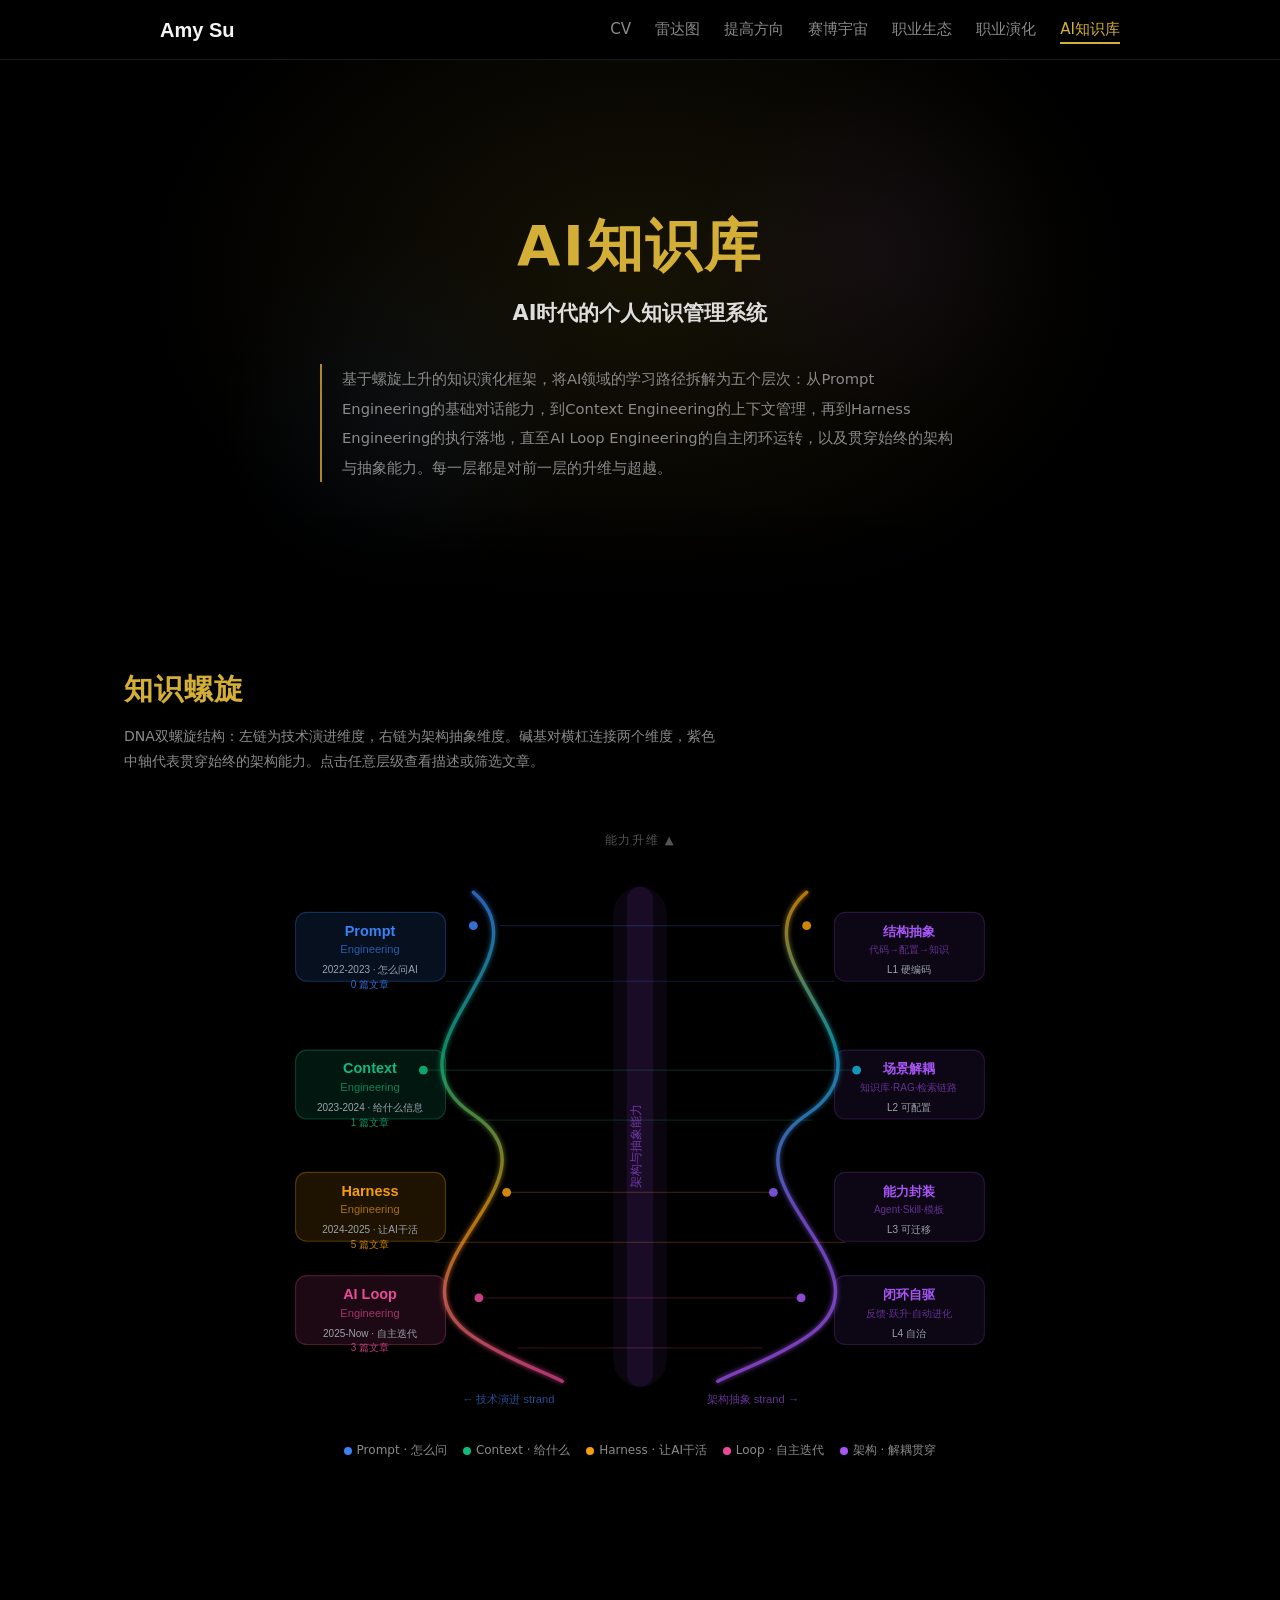
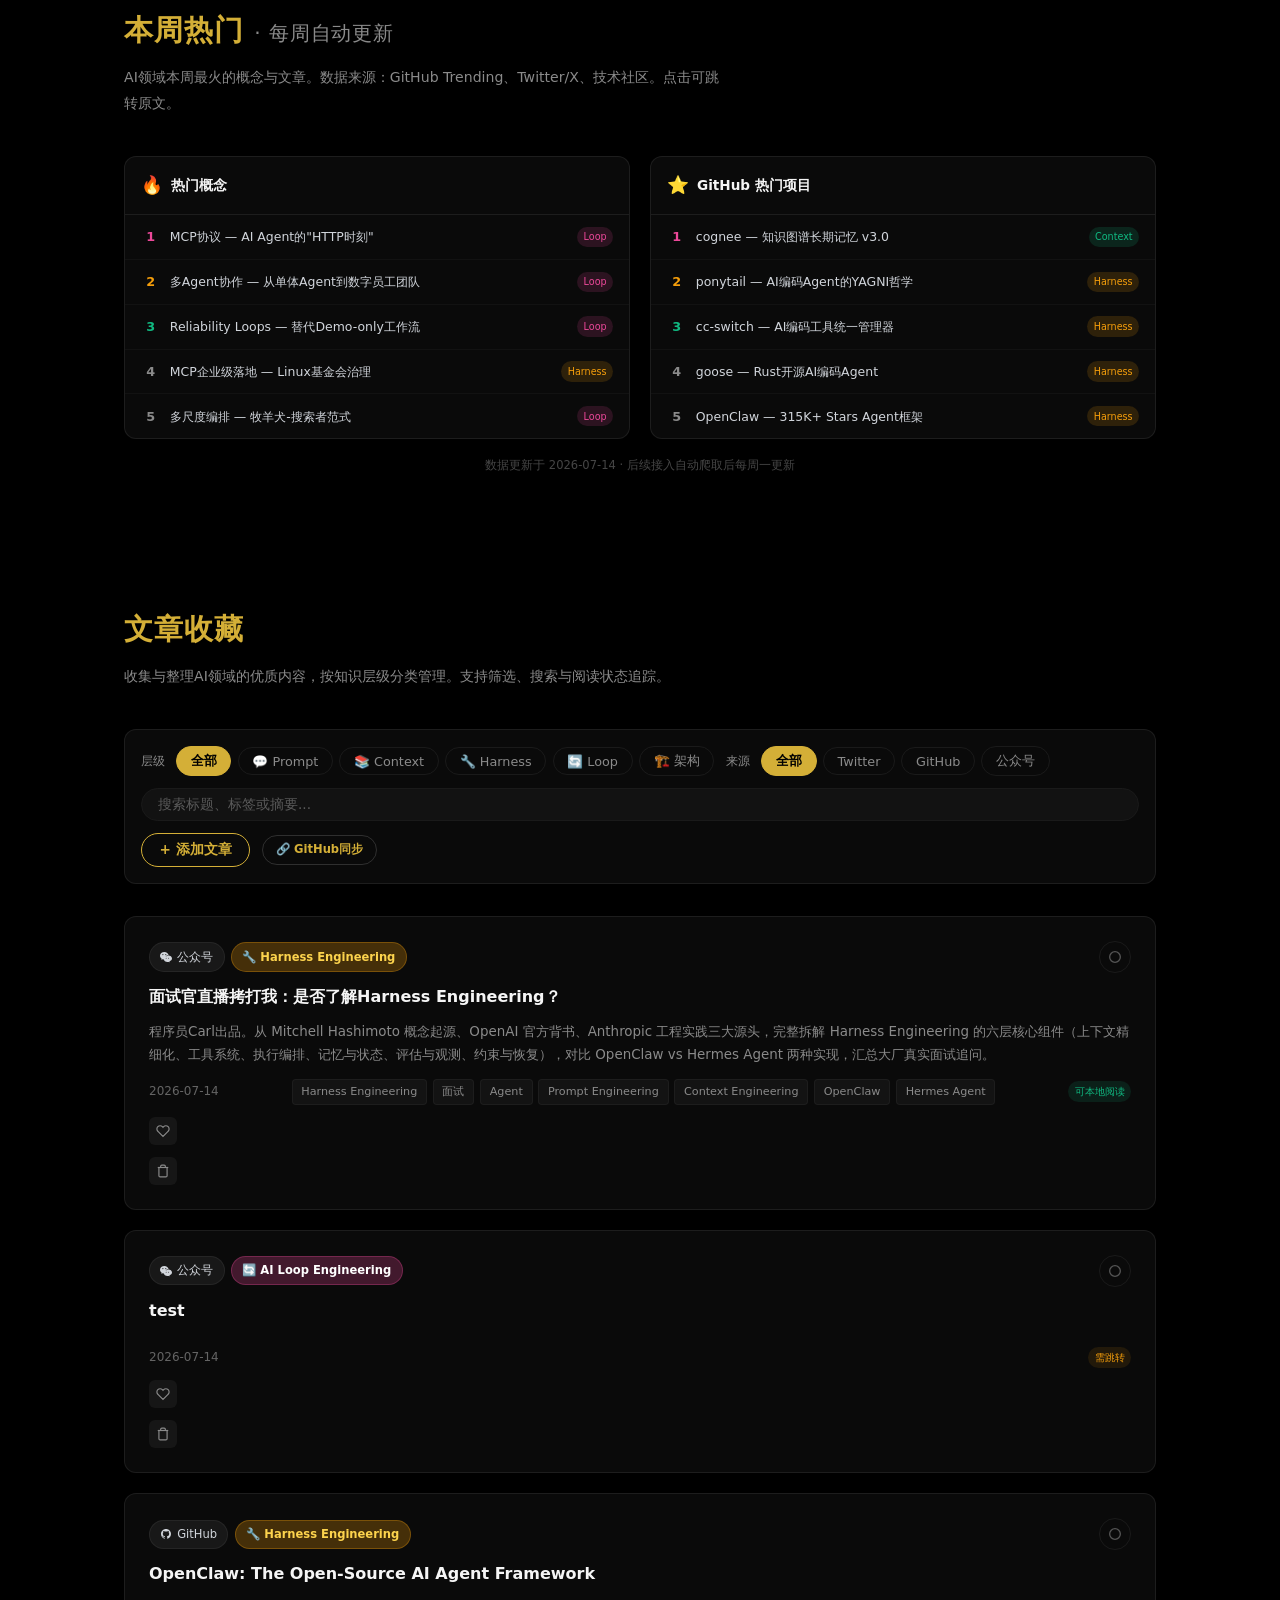
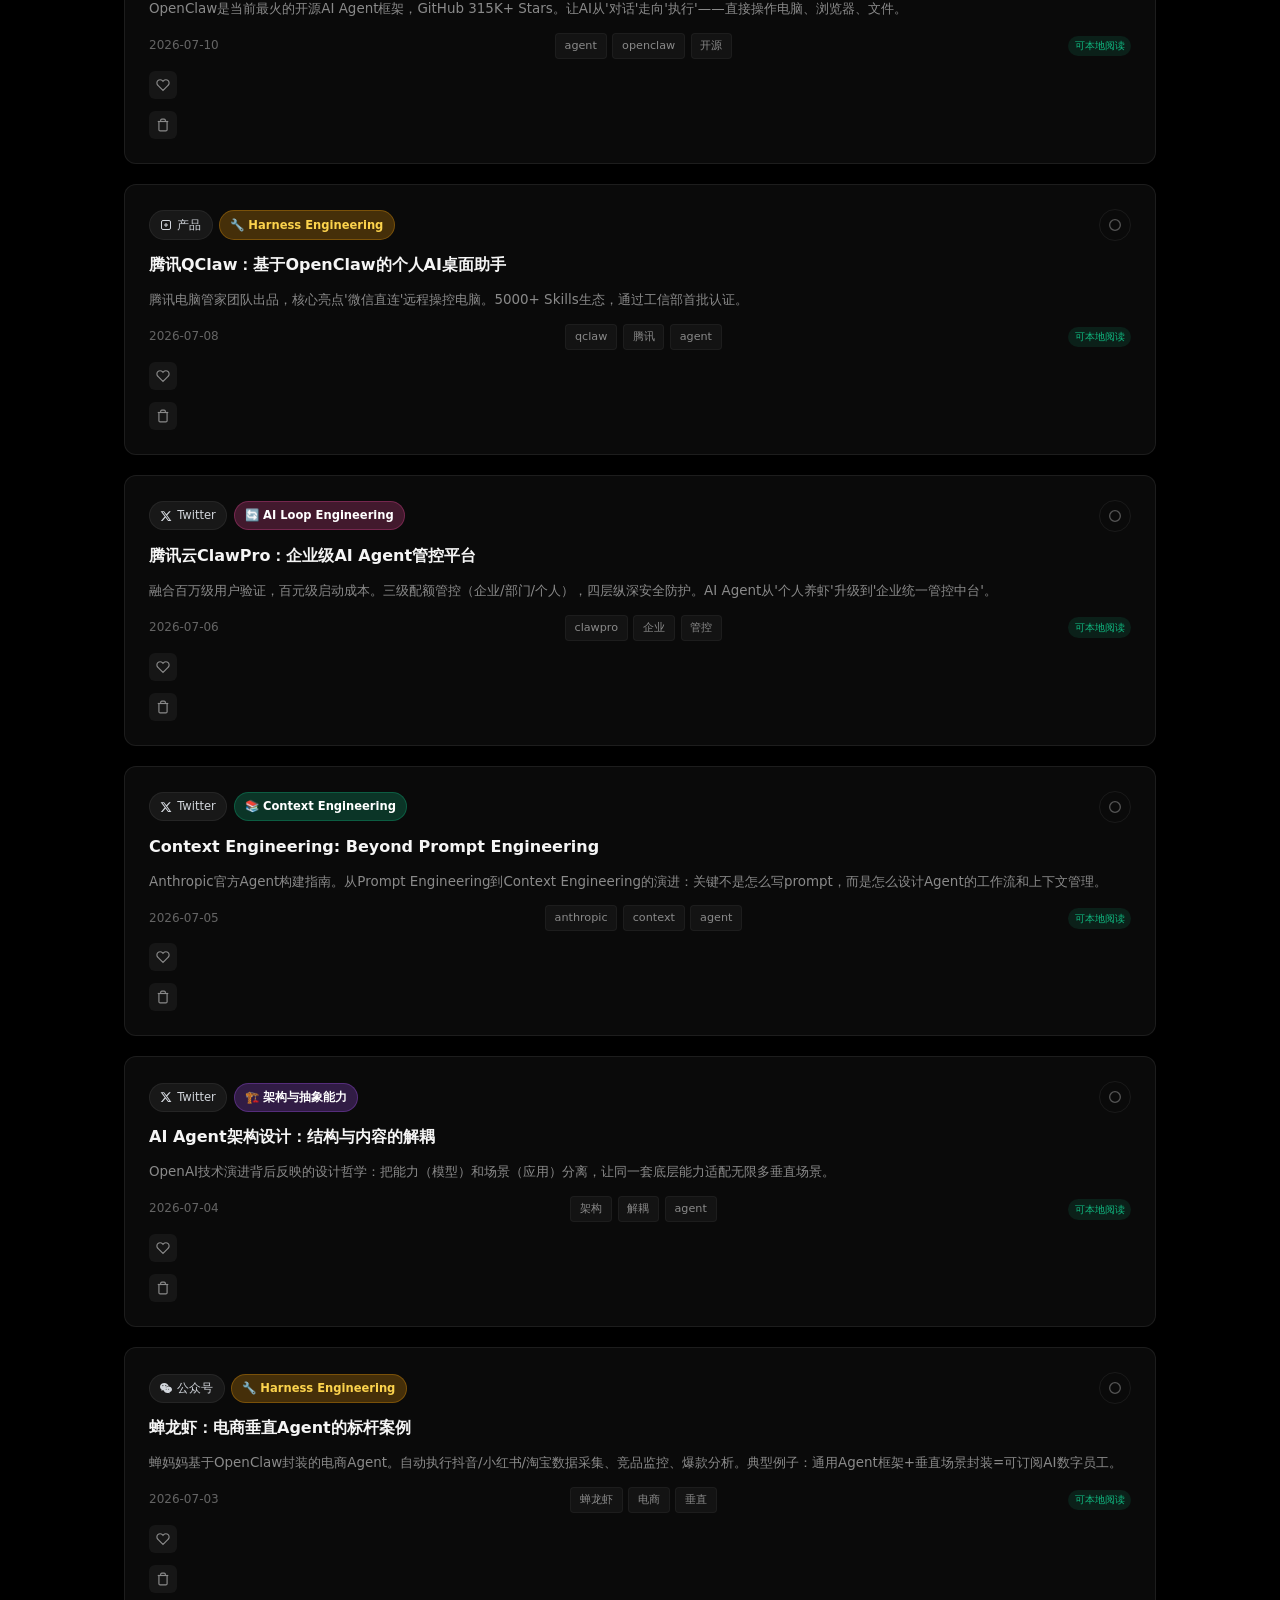
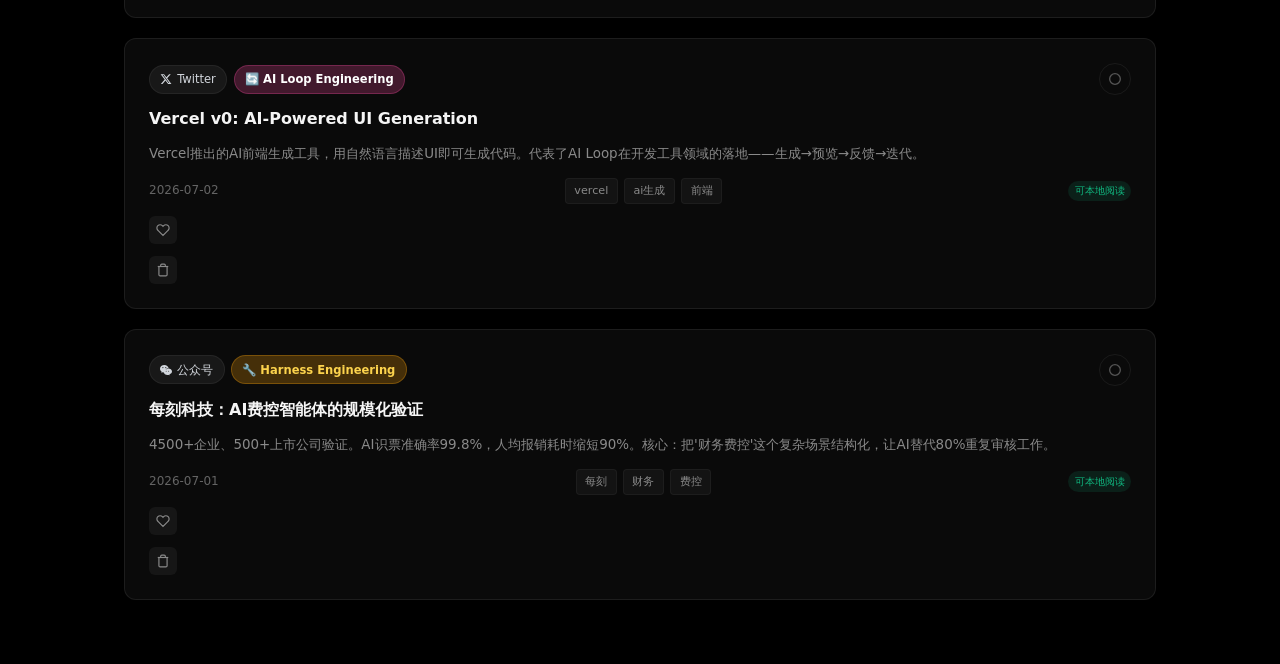
==== ai-knowledge.html @ 3c4b2d70 "feat: add Carl's Harness article + like/delete buttons on cards" ====
<!DOCTYPE html>
<html lang="zh-CN">
<head>
  <meta charset="UTF-8">
  <meta name="viewport" content="width=device-width, initial-scale=1.0">
  <title>AI知识库 - Amy Su</title>
  <link rel="stylesheet" href="./_shared/css/common.css">
  <style>
    /* ============================================================
       ai-knowledge.css — AI知识库页面
       ============================================================ */
    :root {
      --gold: #D4AF37;
      --gold-light: #E8CC6E;
      --gold-dim: #A8882B;
      --bg: #000000;
      --bg2: #0D0D0D;
      --bg3: #141414;
      --bg4: #1A1A1A;
      --ink: #F5F5F5;
      --body: #D1D5DB;
      --muted: #8A8A8A;
      --rule: #1A1A1A;
      --blue: #3B82F6;
      --green: #10B981;
      --amber: #F59E0B;
      --pink: #EC4899;
      --purple: #A855F7;
      --glass: rgba(255,255,255,0.04);
      --glass-border: rgba(255,255,255,0.08);
      --glass-hover: rgba(255,255,255,0.07);
      --font-body: system-ui, -apple-system, 'PingFang SC', 'Microsoft YaHei', sans-serif;
    }

    body {
      font-family: var(--font-body);
      color: var(--body);
      background: var(--bg);
      line-height: 1.8;
      font-size: 15px;
      -webkit-font-smoothing: antialiased;
    }

    /* ---- Hero Section ---- */
    .ak-hero {
      position: relative;
      min-height: 60vh;
      display: flex;
      flex-direction: column;
      align-items: center;
      justify-content: center;
      text-align: center;
      padding: 6rem 1.5rem 4rem;
      overflow: hidden;
      background:
        radial-gradient(ellipse 700px 500px at 50% 40%, rgba(212,175,55,0.1) 0%, transparent 70%),
        radial-gradient(ellipse 300px 300px at 25% 65%, rgba(59,130,246,0.06) 0%, transparent 60%),
        radial-gradient(ellipse 300px 300px at 75% 35%, rgba(168,85,247,0.06) 0%, transparent 60%),
        var(--bg);
    }

    .ak-hero::after {
      content: '';
      position: absolute;
      bottom: 0;
      left: 0;
      right: 0;
      height: 100px;
      background: linear-gradient(to bottom, transparent, var(--bg));
      pointer-events: none;
    }

    .ak-hero h1 {
      font-size: clamp(2.2rem, 5vw, 3.5rem);
      font-weight: 800;
      color: var(--gold);
      letter-spacing: 0.05em;
      margin-bottom: 0.75rem;
      line-height: 1.3;
      position: relative;
    }

    .ak-hero .ak-subtitle {
      font-size: clamp(1rem, 2.5vw, 1.3rem);
      color: var(--ink);
      font-weight: 600;
      margin-bottom: 2rem;
      opacity: 0.9;
    }

    .ak-hero .ak-desc {
      max-width: 640px;
      font-size: 0.92rem;
      color: var(--muted);
      line-height: 2;
      border-left: 2px solid var(--gold-dim);
      padding-left: 1.25rem;
      text-align: left;
    }

    /* ---- Section Common ---- */
    .ak-section {
      max-width: 1080px;
      margin: 0 auto;
      padding: 4rem 1.5rem;
    }

    .ak-section-title {
      font-size: clamp(1.3rem, 3vw, 1.8rem);
      font-weight: 800;
      color: var(--gold);
      margin-bottom: 0.5rem;
      letter-spacing: 0.03em;
    }

    .ak-section-desc {
      font-size: 0.88rem;
      color: var(--muted);
      margin-bottom: 2.5rem;
      max-width: 600px;
    }

    /* ============================================================
       DNA Double Helix
       ============================================================ */
    .helix-container {
      position: relative;
      max-width: 800px;
      margin: 0 auto;
      padding: 1rem 0;
    }

    .helix-svg {
      width: 100%;
      height: auto;
    }

    .helix-node {
      cursor: pointer;
      transition: opacity 0.3s, filter 0.3s;
    }

    .helix-node:hover {
      filter: brightness(1.3);
    }

    .helix-node:hover text {
      fill: #fff !important;
    }

    .helix-legend {
      display: flex;
      flex-wrap: wrap;
      justify-content: center;
      gap: 1rem;
      margin-top: 1rem;
      font-size: 0.75rem;
      color: var(--muted);
    }

    .helix-legend span {
      display: flex;
      align-items: center;
      gap: 0.3rem;
    }

    .helix-legend i {
      width: 8px;
      height: 8px;
      border-radius: 50%;
      display: inline-block;
    }

    .helix-direction {
      text-align: center;
      font-size: 0.72rem;
      color: var(--muted);
      letter-spacing: 0.15em;
      margin-bottom: 0.5rem;
      opacity: 0.6;
    }

    @keyframes helix-pulse {
      0%, 100% { opacity: 0.2; }
      50% { opacity: 0.5; }
    }

    .helix-rung {
      animation: helix-pulse 4s ease-in-out infinite;
    }

    /* Helix detail panel (replaces step-desc) */
    .helix-detail {
      max-width: 800px;
      margin: 1rem auto 0;
      padding: 1rem 1.25rem;
      border-radius: 10px;
      background: var(--glass);
      border: 1px solid var(--glass-border);
      backdrop-filter: blur(10px);
      font-size: 0.85rem;
      color: var(--body);
      line-height: 1.7;
      display: none;
    }

    .helix-detail.visible {
      display: block;
    }

    .helix-detail-title {
      font-weight: 700;
      margin-bottom: 0.3rem;
    }

    .helix-detail-close {
      float: right;
      background: none;
      border: none;
      color: var(--muted);
      cursor: pointer;
      font-size: 1.1rem;
    }

    .helix-detail-close:hover { color: var(--ink); }

    /* ============================================================
       Trending TOP10
       ============================================================ */
    .trending-grid {
      display: grid;
      grid-template-columns: 1fr 1fr;
      gap: 1.25rem;
    }

    .trending-card {
      border-radius: 12px;
      border: 1px solid var(--glass-border);
      background: var(--glass);
      backdrop-filter: blur(10px);
      -webkit-backdrop-filter: blur(10px);
      overflow: hidden;
    }

    .trending-card-header {
      display: flex;
      align-items: center;
      gap: 0.5rem;
      padding: 0.8rem 1rem;
      font-weight: 700;
      font-size: 0.85rem;
      color: var(--ink);
      border-bottom: 1px solid var(--glass-border);
    }

    .trending-card-icon {
      font-size: 1.1rem;
    }

    .trending-list {
      display: flex;
      flex-direction: column;
    }

    .trending-item {
      display: flex;
      align-items: center;
      gap: 0.6rem;
      padding: 0.65rem 1rem;
      text-decoration: none;
      color: var(--body);
      transition: background 0.2s;
      border-bottom: 1px solid rgba(255,255,255,0.03);
    }

    .trending-item:last-child {
      border-bottom: none;
    }

    .trending-item:hover {
      background: rgba(255,255,255,0.04);
    }

    .trending-rank {
      font-weight: 800;
      font-size: 0.8rem;
      color: var(--muted);
      min-width: 1.2rem;
      text-align: center;
    }

    .trending-item:nth-child(1) .trending-rank { color: #EC4899; }
    .trending-item:nth-child(2) .trending-rank { color: #F59E0B; }
    .trending-item:nth-child(3) .trending-rank { color: #10B981; }

    .trending-text {
      flex: 1;
      font-size: 0.78rem;
      line-height: 1.4;
    }

    .trending-badge {
      font-size: 0.6rem;
      padding: 0.1rem 0.4rem;
      border-radius: 999px;
      white-space: nowrap;
      flex-shrink: 0;
    }

    @media (max-width: 768px) {
      .trending-grid {
        grid-template-columns: 1fr;
      }
    }

    @media (max-width: 768px) {
      .helix-container { padding: 0.5rem 0; }
    }

    /* ============================================================
       Article Collection
       ============================================================ */
    /* Filter Bar */
    .filter-bar {
      display: flex;
      flex-wrap: wrap;
      align-items: center;
      gap: 0.75rem;
      margin-bottom: 2rem;
      padding: 1.25rem 1.5rem;
      border-radius: 12px;
      background: var(--glass);
      border: 1px solid var(--glass-border);
      backdrop-filter: blur(10px);
      -webkit-backdrop-filter: blur(10px);
    }

    .filter-group {
      display: flex;
      align-items: center;
      gap: 0.4rem;
    }

    .filter-group-label {
      font-size: 0.78rem;
      color: var(--muted);
      margin-right: 0.3rem;
      white-space: nowrap;
    }

    .filter-btn {
      padding: 0.35rem 0.85rem;
      border-radius: 999px;
      border: 1px solid var(--rule);
      background: transparent;
      color: var(--muted);
      font-size: 0.8rem;
      cursor: pointer;
      transition: all 0.2s ease;
      font-family: inherit;
      white-space: nowrap;
    }

    .filter-btn:hover {
      border-color: var(--gold-dim);
      color: var(--body);
    }

    .filter-btn.active {
      background: var(--gold);
      border-color: var(--gold);
      color: #000;
      font-weight: 600;
    }

    .filter-search {
      flex: 1;
      min-width: 180px;
      padding: 0.45rem 1rem;
      border-radius: 999px;
      border: 1px solid var(--rule);
      background: rgba(255,255,255,0.03);
      color: var(--ink);
      font-size: 0.85rem;
      font-family: inherit;
      outline: none;
      transition: border-color 0.2s ease;
    }

    .filter-search::placeholder {
      color: var(--muted);
      opacity: 0.6;
    }

    .filter-search:focus {
      border-color: var(--gold-dim);
    }

    .btn-add {
      padding: 0.45rem 1.1rem;
      border-radius: 999px;
      border: 1px solid var(--gold);
      background: transparent;
      color: var(--gold);
      font-size: 0.85rem;
      font-weight: 600;
      cursor: pointer;
      transition: all 0.2s ease;
      font-family: inherit;
      white-space: nowrap;
    }

    .btn-add:hover {
      background: var(--gold);
      color: #000;
    }

    /* Article Grid */
    .articles-grid {
      display: grid;
      grid-template-columns: repeat(auto-fill, minmax(340px, 1fr));
      gap: 1.25rem;
    }

    /* Article Card */
    .article-card {
      position: relative;
      padding: 1.5rem;
      border-radius: 12px;
      background: var(--glass);
      border: 1px solid var(--glass-border);
      backdrop-filter: blur(8px);
      -webkit-backdrop-filter: blur(8px);
      cursor: pointer;
      transition: transform 0.25s ease, box-shadow 0.25s ease, border-color 0.25s ease, background 0.25s ease;
      display: flex;
      flex-direction: column;
      gap: 0.75rem;
      opacity: 0;
      transform: translateY(12px);
      animation: cardFadeIn 0.4s ease forwards;
    }

    .article-card:hover {
      transform: translateY(-4px);
      box-shadow: 0 12px 40px rgba(0,0,0,0.4);
      border-color: rgba(255,255,255,0.12);
      background: var(--glass-hover);
    }

    .article-card.is-read {
      opacity: 0.55;
    }

    .article-card.is-read:hover {
      opacity: 0.85;
    }

    @keyframes cardFadeIn {
      to {
        opacity: 1;
        transform: translateY(0);
      }
    }

    .card-top {
      display: flex;
      align-items: center;
      justify-content: space-between;
      gap: 0.5rem;
    }

    .card-badges {
      display: flex;
      align-items: center;
      gap: 0.4rem;
      flex-wrap: wrap;
    }

    .badge {
      display: inline-flex;
      align-items: center;
      gap: 0.3rem;
      padding: 0.2rem 0.65rem;
      border-radius: 999px;
      font-size: 0.72rem;
      font-weight: 500;
      white-space: nowrap;
    }

    .badge-source {
      background: rgba(255,255,255,0.06);
      color: var(--body);
      border: 1px solid rgba(255,255,255,0.06);
    }

    .badge-source svg {
      width: 12px;
      height: 12px;
      flex-shrink: 0;
    }

    .badge-layer {
      color: #fff;
      font-weight: 600;
    }

    .badge-layer[data-layer="prompt"] { background: rgba(59,130,246,0.25); border: 1px solid rgba(59,130,246,0.3); }
    .badge-layer[data-layer="context"] { background: rgba(16,185,129,0.25); border: 1px solid rgba(16,185,129,0.3); }
    .badge-layer[data-layer="harness"] { background: rgba(245,158,11,0.25); border: 1px solid rgba(245,158,11,0.3); color: #FCD34D; }
    .badge-layer[data-layer="loop"] { background: rgba(236,72,153,0.25); border: 1px solid rgba(236,72,153,0.3); }
    .badge-layer[data-layer="architecture"] { background: rgba(168,85,247,0.25); border: 1px solid rgba(168,85,247,0.3); }

    .card-read-toggle {
      flex-shrink: 0;
      width: 32px;
      height: 32px;
      border-radius: 50%;
      border: 1px solid var(--rule);
      background: transparent;
      cursor: pointer;
      display: flex;
      align-items: center;
      justify-content: center;
      transition: all 0.2s ease;
      padding: 0;
    }

    .card-read-toggle:hover {
      border-color: var(--gold-dim);
    }

    .card-read-toggle.read {
      border-color: var(--green);
      background: rgba(16,185,129,0.15);
    }

    .card-read-toggle .icon-check,
    .card-read-toggle .icon-unread {
      display: none;
    }

    .card-read-toggle.read .icon-check {
      display: block;
    }

    .card-read-toggle:not(.read) .icon-unread {
      display: block;
    }

    .card-title {
      font-size: 1rem;
      font-weight: 700;
      color: var(--ink);
      line-height: 1.5;
      transition: color 0.2s ease;
    }

    .article-card:hover .card-title {
      color: var(--gold);
    }

    .card-summary {
      font-size: 0.84rem;
      color: var(--muted);
      line-height: 1.7;
      flex: 1;
    }

    .card-footer {
      display: flex;
      align-items: center;
      justify-content: space-between;
      gap: 0.5rem;
      flex-wrap: wrap;
    }

    .card-date {
      font-size: 0.75rem;
      color: var(--muted);
      opacity: 0.7;
    }

    .card-tags {
      display: flex;
      gap: 0.35rem;
      flex-wrap: wrap;
    }

    .card-tag {
      font-size: 0.7rem;
      padding: 0.12rem 0.55rem;
      border-radius: 4px;
      background: rgba(255,255,255,0.04);
      color: var(--muted);
      border: 1px solid rgba(255,255,255,0.04);
    }

    .articles-empty {
      text-align: center;
      padding: 4rem 1rem;
      color: var(--muted);
      font-size: 0.95rem;
      grid-column: 1 / -1;
    }

    .articles-empty .empty-icon {
      font-size: 2.5rem;
      margin-bottom: 1rem;
      opacity: 0.4;
    }

    /* ============================================================
       Modal
       ============================================================ */
    .modal-overlay {
      position: fixed;
      inset: 0;
      background: rgba(0,0,0,0.7);
      backdrop-filter: blur(4px);
      -webkit-backdrop-filter: blur(4px);
      z-index: 2000;
      display: none;
      align-items: center;
      justify-content: center;
      padding: 1rem;
      opacity: 0;
      transition: opacity 0.25s ease;
    }

    .modal-overlay.show {
      display: flex;
      opacity: 1;
    }

    .modal {
      background: var(--bg3);
      border: 1px solid var(--glass-border);
      border-radius: 16px;
      width: 100%;
      max-width: 520px;
      max-height: 90vh;
      overflow-y: auto;
      padding: 2rem;
      position: relative;
      transform: translateY(20px);
      transition: transform 0.25s ease;
    }

    .modal-overlay.show .modal {
      transform: translateY(0);
    }

    .modal-close {
      position: absolute;
      top: 1rem;
      right: 1rem;
      width: 32px;
      height: 32px;
      border: none;
      background: rgba(255,255,255,0.06);
      color: var(--muted);
      font-size: 1.2rem;
      border-radius: 50%;
      cursor: pointer;
      display: flex;
      align-items: center;
      justify-content: center;
      transition: all 0.2s ease;
      line-height: 1;
    }

    .modal-close:hover {
      background: rgba(255,255,255,0.12);
      color: var(--ink);
    }

    .modal h3 {
      font-size: 1.2rem;
      font-weight: 700;
      color: var(--gold);
      margin-bottom: 1.5rem;
    }

    .form-group {
      margin-bottom: 1.25rem;
    }

    .form-label {
      display: block;
      font-size: 0.82rem;
      color: var(--muted);
      margin-bottom: 0.4rem;
      font-weight: 500;
    }

    .form-input,
    .form-select,
    .form-textarea {
      width: 100%;
      padding: 0.6rem 1rem;
      border-radius: 8px;
      border: 1px solid var(--rule);
      background: rgba(255,255,255,0.03);
      color: var(--ink);
      font-size: 0.9rem;
      font-family: inherit;
      outline: none;
      transition: border-color 0.2s ease;
    }

    .form-input:focus,
    .form-select:focus,
    .form-textarea:focus {
      border-color: var(--gold-dim);
    }

    .form-select {
      appearance: none;
      -webkit-appearance: none;
      background-image: url("data:image/svg+xml,%3Csvg xmlns='http://www.w3.org/2000/svg' width='12' height='12' viewBox='0 0 24 24' fill='none' stroke='%238A8A8A' stroke-width='2'%3E%3Cpath d='M6 9l6 6 6-6'/%3E%3C/svg%3E");
      background-repeat: no-repeat;
      background-position: right 0.75rem center;
      padding-right: 2.5rem;
      cursor: pointer;
    }

    .form-select option {
      background: var(--bg3);
      color: var(--ink);
    }

    .form-textarea {
      resize: vertical;
      min-height: 80px;
      line-height: 1.6;
    }

    .form-input::placeholder,
    .form-textarea::placeholder {
      color: var(--muted);
      opacity: 0.5;
    }

    .form-submit {
      width: 100%;
      padding: 0.7rem;
      border-radius: 8px;
      border: none;
      background: var(--gold);
      color: #000;
      font-size: 0.95rem;
      font-weight: 700;
      cursor: pointer;
      font-family: inherit;
      transition: opacity 0.2s ease;
      margin-top: 0.5rem;
    }

    .form-submit:hover {
      opacity: 0.9;
    }

    /* ============================================================
       Toast
       ============================================================ */
    .toast-container {
      position: fixed;
      top: 80px;
      right: 1.5rem;
      z-index: 3000;
      display: flex;
      flex-direction: column;
      gap: 0.5rem;
      pointer-events: none;
    }

    .toast {
      padding: 0.7rem 1.25rem;
      border-radius: 10px;
      background: var(--bg3);
      border: 1px solid var(--glass-border);
      color: var(--ink);
      font-size: 0.85rem;
      box-shadow: 0 8px 30px rgba(0,0,0,0.5);
      backdrop-filter: blur(12px);
      -webkit-backdrop-filter: blur(12px);
      pointer-events: auto;
      opacity: 0;
      transform: translateX(30px);
      animation: toastIn 0.3s ease forwards;
      max-width: 320px;
    }

    .toast.toast-out {
      animation: toastOut 0.3s ease forwards;
    }

    @keyframes toastIn {
      to {
        opacity: 1;
        transform: translateX(0);
      }
    }

    @keyframes toastOut {
      to {
        opacity: 0;
        transform: translateX(30px);
      }
    }

    /* ============================================================
       Responsive
       ============================================================ */
    @media (max-width: 768px) {
      .ak-hero {
        min-height: 50vh;
        padding: 5rem 1.25rem 3rem;
      }

      .ak-hero .ak-desc {
        border-left: none;
        padding-left: 0;
        text-align: center;
      }

      .helix-container {
        padding: 0.5rem 0;
      }
    }

      .articles-grid {
        grid-template-columns: 1fr;
      }

      .filter-bar {
        padding: 1rem;
      }

      .filter-search {
        min-width: 100%;
      }
    }

    @media (max-width: 480px) {
      .card-badges {
        flex-direction: column;
        align-items: flex-start;
      }

      .modal {
        padding: 1.5rem;
      }
    }

    /* ============================================================
       Dual-Screen Reading Mode
       ============================================================ */
    .reader-overlay {
      position: fixed;
      inset: 0;
      z-index: 2500;
      background: rgba(0, 0, 0, 0.75);
      backdrop-filter: blur(12px);
      -webkit-backdrop-filter: blur(12px);
      display: none;
      flex-direction: column;
      color: var(--body);
      font-family: var(--font-body);
    }
    .reader-overlay.visible {
      display: flex;
    }

    /* Top bar */
    .reader-topbar {
      display: flex;
      align-items: center;
      justify-content: space-between;
      padding: 0.65rem 1.25rem;
      background: rgba(10, 10, 15, 0.92);
      border-bottom: 1px solid var(--glass-border);
      flex-shrink: 0;
      gap: 1rem;
    }
    .reader-article-title {
      font-size: 0.95rem;
      font-weight: 700;
      color: var(--ink);
      white-space: nowrap;
      overflow: hidden;
      text-overflow: ellipsis;
      flex: 1;
    }
    .reader-topbar-actions {
      display: flex;
      align-items: center;
      gap: 0.4rem;
      flex-shrink: 0;
    }
    .reader-action-btn {
      padding: 0.3rem 0.75rem;
      border-radius: 6px;
      border: 1px solid var(--rule);
      background: transparent;
      color: var(--muted);
      font-size: 0.78rem;
      font-family: inherit;
      cursor: pointer;
      transition: all 0.2s ease;
      white-space: nowrap;
    }
    .reader-action-btn:hover {
      border-color: var(--gold-dim);
      color: var(--ink);
      background: rgba(255, 255, 255, 0.04);
    }
    .reader-action-btn.active-read {
      border-color: var(--green);
      color: var(--green);
      background: rgba(16, 185, 129, 0.1);
    }
    .reader-close-btn {
      width: 30px;
      height: 30px;
      border-radius: 6px;
      border: 1px solid var(--rule);
      background: transparent;
      color: var(--muted);
      font-size: 1.15rem;
      line-height: 1;
      cursor: pointer;
      display: flex;
      align-items: center;
      justify-content: center;
      transition: all 0.2s ease;
      flex-shrink: 0;
    }
    .reader-close-btn:hover {
      background: rgba(236, 72, 153, 0.15);
      border-color: rgba(236, 72, 153, 0.4);
      color: #EC4899;
    }

    /* Two panels container */
    .reader-panels {
      display: flex;
      flex: 1;
      overflow: hidden;
    }

    /* Panel shared */
    .reader-panel {
      flex: 1;
      display: flex;
      flex-direction: column;
      overflow: hidden;
      min-width: 0;
    }
    .reader-panel-left {
      border-right: 1px solid var(--glass-border);
    }

    /* Panel header */
    .reader-panel-header {
      display: flex;
      align-items: center;
      justify-content: space-between;
      padding: 0.45rem 1rem;
      font-size: 0.78rem;
      font-weight: 600;
      color: var(--muted);
      background: rgba(10, 10, 15, 0.6);
      border-bottom: 1px solid var(--glass-border);
      flex-shrink: 0;
      gap: 0.5rem;
    }

    /* Left panel: article content */
    .reader-panel-content {
      flex: 1;
      overflow-y: auto;
      padding: 1.25rem;
      line-height: 1.9;
      font-size: 0.92rem;
    }
    .reader-panel-content::-webkit-scrollbar {
      width: 6px;
    }
    .reader-panel-content::-webkit-scrollbar-track {
      background: transparent;
    }
    .reader-panel-content::-webkit-scrollbar-thumb {
      background: rgba(255, 255, 255, 0.1);
      border-radius: 3px;
    }
    .reader-panel-content iframe {
      width: 100%;
      height: 100%;
      border: none;
      border-radius: 6px;
    }
    .reader-placeholder {
      display: flex;
      align-items: center;
      justify-content: center;
      height: 100%;
      color: var(--muted);
      font-size: 0.88rem;
      opacity: 0.6;
    }

    .reader-article-meta {
      display: flex;
      align-items: center;
      gap: 0.8rem;
      flex-wrap: wrap;
      margin-bottom: 1.2rem;
      font-size: 0.75rem;
      color: var(--muted);
    }

    .reader-article-source {
      display: flex;
      align-items: center;
      gap: 0.3rem;
    }

    .reader-article-layer {
      font-weight: 600;
    }

    .reader-article-heading {
      font-size: 1.25rem;
      font-weight: 700;
      color: var(--ink);
      line-height: 1.4;
      margin-bottom: 1.2rem;
    }

    .reader-article-summary {
      background: var(--glass);
      border: 1px solid var(--glass-border);
      border-radius: 10px;
      padding: 1rem 1.2rem;
      margin-bottom: 1rem;
    }

    .reader-article-summary-label {
      font-size: 0.68rem;
      text-transform: uppercase;
      letter-spacing: 0.08em;
      color: var(--muted);
      margin-bottom: 0.5rem;
    }

    .reader-article-summary-text {
      font-size: 0.88rem;
      line-height: 1.75;
      color: var(--body);
    }

    .reader-article-tags {
      display: flex;
      flex-wrap: wrap;
      gap: 0.4rem;
      margin-bottom: 1.2rem;
    }

    .reader-tag {
      font-size: 0.68rem;
      padding: 0.2rem 0.6rem;
      border-radius: 999px;
      background: rgba(255,255,255,0.06);
      color: var(--muted);
      border: 1px solid rgba(255,255,255,0.08);
    }

    .reader-external-btn {
      display: inline-flex;
      align-items: center;
      gap: 0.4rem;
      padding: 0.55rem 1rem;
      border-radius: 8px;
      background: rgba(212,175,55,0.12);
      color: var(--gold);
      text-decoration: none;
      font-size: 0.8rem;
      font-weight: 600;
      transition: background 0.2s, transform 0.15s;
      border: 1px solid rgba(212,175,55,0.2);
      margin-bottom: 0.8rem;
    }

    .reader-external-btn:hover {
      background: rgba(212,175,55,0.2);
      transform: translateY(-1px);
    }

    .reader-external-btn svg {
      flex-shrink: 0;
    }

    .reader-article-url {
      font-size: 0.7rem;
      color: var(--muted);
      opacity: 0.5;
      word-break: break-all;
    }

    /* Embedded HTML content: preserve source formatting, dark-theme adapted */
    .reader-embedded-content {
      font-size: 0.88rem;
      line-height: 1.8;
      color: #D1D5DB;
      padding: 0.5rem 0;
      outline: none;
      word-break: break-word;
      overflow-wrap: break-word;
    }
    .reader-embedded-content:focus {
      background: rgba(255,255,255,0.015);
    }
    /* Reset all source colors to dark-theme safe */
    .reader-embedded-content,
    .reader-embedded-content * {
      color: inherit;
    }
    .reader-embedded-content h1, .reader-embedded-content h2, .reader-embedded-content h3,
    .reader-embedded-content h4, .reader-embedded-content h5, .reader-embedded-content h6 {
      color: #F5F5F5 !important;
      font-weight: 700;
      margin: 1.4rem 0 0.5rem;
      line-height: 1.4;
    }
    .reader-embedded-content h1 { font-size: 1.4rem; border-bottom: 1px solid rgba(255,255,255,0.1); padding-bottom: 0.3rem; }
    .reader-embedded-content h2 { font-size: 1.2rem; border-bottom: 1px solid rgba(255,255,255,0.06); padding-bottom: 0.25rem; }
    .reader-embedded-content h3 { font-size: 1.05rem; }
    .reader-embedded-content h4 { font-size: 0.95rem; }
    .reader-embedded-content p {
      margin: 0.6rem 0;
    }
    .reader-embedded-content a {
      color: var(--gold) !important;
      text-decoration: none;
      border-bottom: 1px solid rgba(212,175,55,0.25);
      transition: border-color 0.2s;
    }
    .reader-embedded-content a:hover {
      border-color: var(--gold);
    }
    .reader-embedded-content img {
      max-width: 100%;
      height: auto;
      border-radius: 8px;
      margin: 0.6rem 0;
      display: block;
    }
    .reader-embedded-content ul, .reader-embedded-content ol {
      margin: 0.5rem 0;
      padding-left: 1.5rem;
    }
    .reader-embedded-content li {
      margin: 0.25rem 0;
    }
    .reader-embedded-content ul > li { list-style: disc; }
    .reader-embedded-content ol > li { list-style: decimal; }
    .reader-embedded-content blockquote {
      border-left: 3px solid var(--gold-dim);
      padding: 0.4rem 0.8rem;
      margin: 0.6rem 0;
      background: rgba(255,255,255,0.03);
      border-radius: 0 6px 6px 0;
      color: var(--muted);
    }
    .reader-embedded-content pre, .reader-embedded-content code {
      font-family: 'JetBrains Mono', 'Fira Code', ui-monospace, 'SF Mono', Menlo, Consolas, monospace;
    }
    .reader-embedded-content pre {
      background: rgba(255,255,255,0.04);
      border: 1px solid rgba(255,255,255,0.06);
      border-radius: 8px;
      padding: 0.8rem 1rem;
      font-size: 0.8rem;
      overflow-x: auto;
      margin: 0.6rem 0;
      line-height: 1.6;
      color: #D1D5DB !important;
    }
    .reader-embedded-content code {
      background: rgba(255,255,255,0.06);
      padding: 0.1rem 0.35rem;
      border-radius: 4px;
      font-size: 0.82rem;
      color: var(--gold);
    }
    .reader-embedded-content pre code {
      background: transparent;
      padding: 0;
      border-radius: 0;
      color: inherit;
    }
    .reader-embedded-content table {
      width: 100%;
      border-collapse: collapse;
      margin: 0.6rem 0;
      font-size: 0.82rem;
    }
    .reader-embedded-content th, .reader-embedded-content td {
      border: 1px solid rgba(255,255,255,0.08);
      padding: 0.4rem 0.6rem;
      text-align: left;
    }
    .reader-embedded-content th {
      background: rgba(255,255,255,0.04);
      color: #F5F5F5 !important;
      font-weight: 600;
    }
    .reader-embedded-content hr {
      border: none;
      border-top: 1px solid rgba(255,255,255,0.06);
      margin: 1rem 0;
    }
    .reader-embedded-content strong, .reader-embedded-content b {
      color: #F5F5F5 !important;
      font-weight: 600;
    }
    .reader-embedded-content em, .reader-embedded-content i {
      font-style: italic;
    }
    /* Source site cleanup: hide nav, header, footer, sidebar noise if any leaked through */
    .reader-embedded-content nav, .reader-embedded-content footer,
    .reader-embedded-content [role="navigation"], .reader-embedded-content [role="banner"],
    .reader-embedded-content [role="contentinfo"], .reader-embedded-content [aria-label="menu"],
    .reader-embedded-content .sidebar, .reader-embedded-content .ad,
    .reader-embedded-content iframe, .reader-embedded-content script,
    .reader-embedded-content style, .reader-embedded-content noscript {
      display: none !important;
    }
    /* User highlights on embedded content */
    .reader-embedded-content mark.user-highlight {
      padding: 1px 3px;
      border-radius: 3px;
      cursor: default;
    }

    /* Local content: rendered markdown */
    .reader-local-content {
      font-size: 0.85rem;
      line-height: 1.75;
      color: var(--body);
    }

    .reader-local-content .md-h2 {
      font-size: 1.1rem;
      font-weight: 700;
      color: var(--ink);
      margin: 1.5rem 0 0.6rem;
      padding-bottom: 0.3rem;
      border-bottom: 1px solid rgba(255,255,255,0.06);
    }

    .reader-local-content .md-h3 {
      font-size: 0.95rem;
      font-weight: 600;
      color: var(--ink);
      margin: 1.2rem 0 0.4rem;
    }

    .reader-local-content .md-h4 {
      font-size: 0.85rem;
      font-weight: 600;
      color: var(--body);
      margin: 1rem 0 0.3rem;
    }

    .reader-local-content .md-p {
      margin: 0.5rem 0;
    }

    .reader-local-content .md-ul {
      margin: 0.4rem 0;
      padding-left: 1.2rem;
    }

    .reader-local-content .md-li {
      margin: 0.25rem 0;
      list-style: disc;
    }

    .reader-local-content .md-code {
      background: rgba(255,255,255,0.04);
      border: 1px solid rgba(255,255,255,0.06);
      border-radius: 6px;
      padding: 0.6rem 0.8rem;
      font-size: 0.78rem;
      overflow-x: auto;
      margin: 0.5rem 0;
      color: #D1D5DB;
    }

    .reader-local-content .md-inline {
      background: rgba(255,255,255,0.06);
      padding: 0.1rem 0.3rem;
      border-radius: 3px;
      font-size: 0.8rem;
      color: var(--gold);
    }

    .reader-local-content .md-link {
      color: var(--gold);
      text-decoration: none;
      border-bottom: 1px solid rgba(212,175,55,0.3);
    }

    .reader-local-content .md-link:hover {
      border-color: var(--gold);
    }

    /* User highlights on content */
    .reader-local-content mark.user-highlight {
      padding: 1px 3px;
      border-radius: 3px;
      cursor: default;
    }

    /* External footer */
    .reader-external-footer {
      margin-top: 1.5rem;
      padding-top: 1rem;
      border-top: 1px solid rgba(255,255,255,0.06);
    }

    .reader-external-btn-prominent {
      background: rgba(212,175,55,0.18);
      animation: pulse-gold 2s ease-in-out infinite;
    }

    @keyframes pulse-gold {
      0%, 100% { box-shadow: 0 0 0 0 rgba(212,175,55,0); }
      50% { box-shadow: 0 0 0 4px rgba(212,175,55,0.15); }
    }

    .reader-content-source-hint {
      font-size: 0.68rem;
      color: var(--muted);
      opacity: 0.5;
      margin-top: 0.5rem;
    }
    .reader-panel-content mark.user-highlight {
      padding: 1px 2px;
      border-radius: 3px;
      color: inherit;
    }

    /* Highlight bar */
    .reader-highlight-bar {
      display: flex;
      align-items: center;
      gap: 0.3rem;
      opacity: 0;
      pointer-events: none;
      transition: opacity 0.2s ease;
    }
    .reader-highlight-bar.active {
      opacity: 1;
      pointer-events: auto;
    }
    .hl-color {
      width: 20px;
      height: 20px;
      border-radius: 50%;
      border: 2px solid transparent;
      cursor: pointer;
      transition: transform 0.15s ease, border-color 0.15s ease;
      padding: 0;
    }
    .hl-color:hover {
      transform: scale(1.2);
      border-color: rgba(255, 255, 255, 0.4);
    }

    /* Notes section */
    .reader-notes-section {
      flex-shrink: 0;
      border-top: 1px solid var(--glass-border);
      background: rgba(10, 10, 15, 0.5);
      max-height: 200px;
      display: flex;
      flex-direction: column;
    }
    .reader-notes-header {
      display: flex;
      align-items: center;
      justify-content: space-between;
      padding: 0.5rem 1rem;
      font-size: 0.78rem;
      font-weight: 600;
      color: var(--muted);
      border-bottom: 1px solid rgba(255, 255, 255, 0.04);
      flex-shrink: 0;
    }
    .reader-add-note-btn {
      padding: 0.2rem 0.6rem;
      border-radius: 4px;
      border: 1px solid var(--gold-dim);
      background: transparent;
      color: var(--gold);
      font-size: 0.72rem;
      font-family: inherit;
      cursor: pointer;
      transition: all 0.2s ease;
    }
    .reader-add-note-btn:hover {
      background: var(--gold);
      color: #000;
    }
    .reader-notes-list {
      overflow-y: auto;
      padding: 0.5rem 1rem;
      flex: 1;
    }
    .reader-notes-list::-webkit-scrollbar {
      width: 4px;
    }
    .reader-notes-list::-webkit-scrollbar-thumb {
      background: rgba(255, 255, 255, 0.08);
      border-radius: 2px;
    }
    .reader-note-card {
      padding: 0.6rem 0.75rem;
      border-radius: 8px;
      background: var(--glass);
      border: 1px solid var(--glass-border);
      margin-bottom: 0.4rem;
    }
    .reader-note-card .note-text {
      font-size: 0.82rem;
      color: var(--body);
      line-height: 1.6;
      margin-bottom: 0.35rem;
      word-break: break-word;
    }
    .reader-note-card .note-meta {
      display: flex;
      align-items: center;
      justify-content: space-between;
      font-size: 0.7rem;
      color: var(--muted);
      opacity: 0.7;
    }
    .reader-note-card .note-meta button {
      background: none;
      border: none;
      color: var(--muted);
      font-size: 0.7rem;
      cursor: pointer;
      font-family: inherit;
      padding: 0;
      transition: color 0.15s;
    }
    .reader-note-card .note-meta button:hover {
      color: #EC4899;
    }

    /* Right panel: mindmap */
    .reader-mindmap {
      flex: 1;
      display: block;
      cursor: default;
      background: transparent;
    }
    .reader-mindmap.mode-connect {
      cursor: crosshair;
    }
    .reader-mindmap.mode-delete {
      cursor: not-allowed;
    }

    .reader-mindmap-toolbar {
      display: flex;
      align-items: center;
      gap: 0.3rem;
    }
    .mm-tool-btn {
      padding: 0.22rem 0.6rem;
      border-radius: 4px;
      border: 1px solid var(--rule);
      background: transparent;
      color: var(--muted);
      font-size: 0.72rem;
      font-family: inherit;
      cursor: pointer;
      transition: all 0.2s ease;
      white-space: nowrap;
    }
    .mm-tool-btn:hover {
      border-color: var(--gold-dim);
      color: var(--ink);
    }
    .mm-tool-btn.active {
      border-color: var(--gold);
      color: var(--gold);
      background: rgba(212, 175, 55, 0.1);
    }

    /* External link icon on card */
    .card-external-link {
      position: absolute;
      bottom: 1rem;
      right: 1rem;
      width: 28px;
      height: 28px;
      border-radius: 6px;
      border: 1px solid var(--rule);
      background: rgba(0, 0, 0, 0.4);
      color: var(--muted);
      display: flex;
      align-items: center;
      justify-content: center;
      cursor: pointer;
      transition: all 0.2s ease;
      opacity: 0;
      padding: 0;
      z-index: 2;
    }
    .article-card:hover .card-external-link {
      opacity: 1;
    }
    .card-external-link:hover {
      border-color: var(--gold-dim);
      color: var(--gold);
      background: rgba(0, 0, 0, 0.7);
    }
    .card-external-link svg {
      width: 14px;
      height: 14px;
    }

    .card-action-btn {
      display: inline-flex;
      align-items: center;
      justify-content: center;
      width: 28px;
      height: 28px;
      border: none;
      background: rgba(255,255,255,0.05);
      border-radius: 6px;
      color: var(--muted);
      cursor: pointer;
      transition: all 0.2s;
      flex-shrink: 0;
    }
    .card-action-btn:hover {
      background: rgba(255,255,255,0.1);
      color: var(--ink);
    }
    .card-action-btn svg {
      width: 14px;
      height: 14px;
    }
    .card-like-btn.liked {
      color: #EC4899;
    }
    .card-like-btn.liked svg {
      fill: currentColor;
    }
    .card-delete-btn:hover {
      color: #E8463A;
      background: rgba(232,70,58,0.1);
    }

    .card-content-badge {
      font-size: 0.6rem;
      padding: 0.1rem 0.4rem;
      border-radius: 999px;
      background: rgba(16,185,129,0.12);
      color: #10B981;
      white-space: nowrap;
    }

    .card-content-remote {
      background: rgba(245,158,11,0.1);
      color: #F59E0B;
    }

    /* Responsive: stack panels on narrow screens */
    @media (max-width: 900px) {
      .reader-panels {
        flex-direction: column;
      }
      .reader-panel-left {
        border-right: none;
        border-bottom: 1px solid var(--glass-border);
      }
    }
  </style>
</head>
<body>

  <!-- Navigation -->
  <nav class="navbar">
    <input type="checkbox" id="navbar-toggle" class="navbar-toggle">
    <div class="navbar-inner">
      <a href="./index.html" class="navbar-logo">Amy Su</a>
      <label for="navbar-toggle" class="navbar-toggle-label"><span></span></label>
      <ul class="navbar-links">
        <li><a href="./index.html">CV</a></li>
        <li><a href="./radar.html">雷达图</a></li>
        <li><a href="./growth.html">提高方向</a></li>
        <li><a href="./cyber-universe.html">赛博宇宙</a></li>
        <li><a href="./career-ecosystem.html">职业生态</a></li>
        <li><a href="./career-evolution.html">职业演化</a></li>
        <li><a href="./ai-knowledge.html" class="active">AI知识库</a></li>
      </ul>
    </div>
  </nav>

  <main>
    <!-- ==================== Hero ==================== -->
    <section class="ak-hero">
      <h1>AI知识库</h1>
      <p class="ak-subtitle">AI时代的个人知识管理系统</p>
      <p class="ak-desc">
        基于螺旋上升的知识演化框架，将AI领域的学习路径拆解为五个层次：从Prompt Engineering的基础对话能力，到Context Engineering的上下文管理，再到Harness Engineering的执行落地，直至AI Loop Engineering的自主闭环运转，以及贯穿始终的架构与抽象能力。每一层都是对前一层的升维与超越。
      </p>
    </section>

    <!-- ==================== Spiral Staircase ==================== -->
    <section class="ak-section">
      <h2 class="ak-section-title">知识螺旋</h2>
      <p class="ak-section-desc">DNA双螺旋结构：左链为技术演进维度，右链为架构抽象维度。碱基对横杠连接两个维度，紫色中轴代表贯穿始终的架构能力。点击任意层级查看描述或筛选文章。</p>

      <div class="helix-container">
        <div class="helix-direction">能力升维 ▲</div>
        <svg class="helix-svg" viewBox="0 0 720 500" fill="none" xmlns="http://www.w3.org/2000/svg">
          <defs>
            <linearGradient id="hl-left" x1="0" y1="0" x2="0" y2="1">
              <stop offset="0%" stop-color="#3B82F6"/>
              <stop offset="33%" stop-color="#10B981"/>
              <stop offset="66%" stop-color="#F59E0B"/>
              <stop offset="100%" stop-color="#EC4899"/>
            </linearGradient>
            <linearGradient id="hl-right" x1="0" y1="0" x2="0" y2="1">
              <stop offset="0%" stop-color="#F59E0B"/>
              <stop offset="33%" stop-color="#06B6D4"/>
              <stop offset="66%" stop-color="#8B5CF6"/>
              <stop offset="100%" stop-color="#A855F7"/>
            </linearGradient>
            <filter id="hl-glow">
              <feGaussianBlur stdDeviation="2.5" result="b"/>
              <feMerge><feMergeNode in="b"/><feMergeNode in="SourceGraphic"/></feMerge>
            </filter>
          </defs>

          <!-- Left strand: 技术演进 -->
          <path d="M210,30 C280,90 120,170 210,230 C300,290 120,370 210,430 C240,450 270,460 290,470"
                stroke="url(#hl-left)" stroke-width="3" stroke-linecap="round" filter="url(#hl-glow)" opacity="0.75"/>

          <!-- Right strand: 架构抽象 -->
          <path d="M510,30 C440,90 600,170 510,230 C420,290 600,370 510,430 C480,450 450,460 430,470"
                stroke="url(#hl-right)" stroke-width="3" stroke-linecap="round" filter="url(#hl-glow)" opacity="0.75"/>

          <!-- Base pair rungs -->
          <line x1="234" y1="60" x2="486" y2="60" stroke="#3B82F6" stroke-width="1" opacity="0.2" class="helix-rung"/>
          <line x1="185" y1="110" x2="535" y2="110" stroke="#3B82F6" stroke-width="1" opacity="0.2" class="helix-rung" style="animation-delay:0.4s"/>
          <line x1="165" y1="190" x2="555" y2="190" stroke="#10B981" stroke-width="1" opacity="0.2" class="helix-rung" style="animation-delay:0.8s"/>
          <line x1="205" y1="235" x2="515" y2="235" stroke="#10B981" stroke-width="1" opacity="0.2" class="helix-rung" style="animation-delay:1.2s"/>
          <line x1="240" y1="300" x2="480" y2="300" stroke="#F59E0B" stroke-width="1" opacity="0.2" class="helix-rung" style="animation-delay:1.6s"/>
          <line x1="175" y1="345" x2="545" y2="345" stroke="#F59E0B" stroke-width="1" opacity="0.2" class="helix-rung" style="animation-delay:2.0s"/>
          <line x1="215" y1="395" x2="505" y2="395" stroke="#EC4899" stroke-width="1" opacity="0.2" class="helix-rung" style="animation-delay:2.4s"/>
          <line x1="250" y1="440" x2="470" y2="440" stroke="#EC4899" stroke-width="1" opacity="0.2" class="helix-rung" style="animation-delay:2.8s"/>

          <!-- Architecture center axis -->
          <rect x="336" y="25" width="48" height="450" rx="24" fill="#A855F7" opacity="0.06"/>
          <rect x="348" y="25" width="24" height="450" rx="12" fill="#A855F7" opacity="0.1"/>
          <text x="360" y="258" text-anchor="middle" font-family="PingFang SC, Microsoft YaHei, sans-serif" font-size="11" fill="#A855F7" opacity="0.6" transform="rotate(-90 360 258)">架构与抽象能力</text>

          <!-- Intersection dots -->
          <circle cx="210" cy="60" r="4" fill="#3B82F6" opacity="0.85"/>
          <circle cx="510" cy="60" r="4" fill="#F59E0B" opacity="0.85"/>
          <circle cx="165" cy="190" r="4" fill="#10B981" opacity="0.85"/>
          <circle cx="555" cy="190" r="4" fill="#06B6D4" opacity="0.85"/>
          <circle cx="240" cy="300" r="4" fill="#F59E0B" opacity="0.85"/>
          <circle cx="480" cy="300" r="4" fill="#8B5CF6" opacity="0.85"/>
          <circle cx="215" cy="395" r="4" fill="#EC4899" opacity="0.85"/>
          <circle cx="505" cy="395" r="4" fill="#A855F7" opacity="0.85"/>

          <!-- Left strand labels: 技术演进 4 layers -->
          <g class="helix-node" data-layer="loop" onclick="filterByLayer('loop')">
            <rect x="50" y="375" width="135" height="62" rx="10" fill="#EC4899" fill-opacity="0.12" stroke="#EC4899" stroke-width="1" stroke-opacity="0.3"/>
            <text x="117" y="396" text-anchor="middle" font-family="PingFang SC, sans-serif" font-size="13" font-weight="600" fill="#EC4899">AI Loop</text>
            <text x="117" y="412" text-anchor="middle" font-family="PingFang SC, sans-serif" font-size="10" fill="#EC4899" opacity="0.65">Engineering</text>
            <text x="117" y="430" text-anchor="middle" font-family="PingFang SC, sans-serif" font-size="9" fill="#9CA3AF">2025-Now · 自主迭代</text>
            <text x="117" y="443" text-anchor="middle" font-family="PingFang SC, sans-serif" font-size="9" fill="#EC4899" opacity="0.8"><tspan data-count="loop">0</tspan> 篇文章</text>
          </g>

          <g class="helix-node" data-layer="harness" onclick="filterByLayer('harness')">
            <rect x="50" y="282" width="135" height="62" rx="10" fill="#F59E0B" fill-opacity="0.12" stroke="#F59E0B" stroke-width="1" stroke-opacity="0.3"/>
            <text x="117" y="303" text-anchor="middle" font-family="PingFang SC, sans-serif" font-size="13" font-weight="600" fill="#F59E0B">Harness</text>
            <text x="117" y="319" text-anchor="middle" font-family="PingFang SC, sans-serif" font-size="10" fill="#F59E0B" opacity="0.65">Engineering</text>
            <text x="117" y="337" text-anchor="middle" font-family="PingFang SC, sans-serif" font-size="9" fill="#9CA3AF">2024-2025 · 让AI干活</text>
            <text x="117" y="350" text-anchor="middle" font-family="PingFang SC, sans-serif" font-size="9" fill="#F59E0B" opacity="0.8"><tspan data-count="harness">0</tspan> 篇文章</text>
          </g>

          <g class="helix-node" data-layer="context" onclick="filterByLayer('context')">
            <rect x="50" y="172" width="135" height="62" rx="10" fill="#10B981" fill-opacity="0.12" stroke="#10B981" stroke-width="1" stroke-opacity="0.3"/>
            <text x="117" y="193" text-anchor="middle" font-family="PingFang SC, sans-serif" font-size="13" font-weight="600" fill="#10B981">Context</text>
            <text x="117" y="209" text-anchor="middle" font-family="PingFang SC, sans-serif" font-size="10" fill="#10B981" opacity="0.65">Engineering</text>
            <text x="117" y="227" text-anchor="middle" font-family="PingFang SC, sans-serif" font-size="9" fill="#9CA3AF">2023-2024 · 给什么信息</text>
            <text x="117" y="240" text-anchor="middle" font-family="PingFang SC, sans-serif" font-size="9" fill="#10B981" opacity="0.8"><tspan data-count="context">0</tspan> 篇文章</text>
          </g>

          <g class="helix-node" data-layer="prompt" onclick="filterByLayer('prompt')">
            <rect x="50" y="48" width="135" height="62" rx="10" fill="#3B82F6" fill-opacity="0.12" stroke="#3B82F6" stroke-width="1" stroke-opacity="0.3"/>
            <text x="117" y="69" text-anchor="middle" font-family="PingFang SC, sans-serif" font-size="13" font-weight="600" fill="#3B82F6">Prompt</text>
            <text x="117" y="85" text-anchor="middle" font-family="PingFang SC, sans-serif" font-size="10" fill="#3B82F6" opacity="0.65">Engineering</text>
            <text x="117" y="103" text-anchor="middle" font-family="PingFang SC, sans-serif" font-size="9" fill="#9CA3AF">2022-2023 · 怎么问AI</text>
            <text x="117" y="116" text-anchor="middle" font-family="PingFang SC, sans-serif" font-size="9" fill="#3B82F6" opacity="0.8"><tspan data-count="prompt">0</tspan> 篇文章</text>
          </g>

          <!-- Right strand labels: 架构抽象 4 levels -->
          <g class="helix-node" data-layer="architecture" onclick="filterByLayer('architecture')">
            <rect x="535" y="48" width="135" height="62" rx="10" fill="#A855F7" fill-opacity="0.08" stroke="#A855F7" stroke-width="1" stroke-opacity="0.2"/>
            <text x="602" y="69" text-anchor="middle" font-family="PingFang SC, sans-serif" font-size="12" font-weight="600" fill="#A855F7">结构抽象</text>
            <text x="602" y="85" text-anchor="middle" font-family="PingFang SC, sans-serif" font-size="9" fill="#A855F7" opacity="0.55">代码→配置→知识</text>
            <text x="602" y="103" text-anchor="middle" font-family="PingFang SC, sans-serif" font-size="9" fill="#9CA3AF">L1 硬编码</text>
          </g>

          <g class="helix-node" data-layer="architecture" onclick="filterByLayer('architecture')">
            <rect x="535" y="172" width="135" height="62" rx="10" fill="#A855F7" fill-opacity="0.08" stroke="#A855F7" stroke-width="1" stroke-opacity="0.2"/>
            <text x="602" y="193" text-anchor="middle" font-family="PingFang SC, sans-serif" font-size="12" font-weight="600" fill="#A855F7">场景解耦</text>
            <text x="602" y="209" text-anchor="middle" font-family="PingFang SC, sans-serif" font-size="9" fill="#A855F7" opacity="0.55">知识库·RAG·检索链路</text>
            <text x="602" y="227" text-anchor="middle" font-family="PingFang SC, sans-serif" font-size="9" fill="#9CA3AF">L2 可配置</text>
          </g>

          <g class="helix-node" data-layer="architecture" onclick="filterByLayer('architecture')">
            <rect x="535" y="282" width="135" height="62" rx="10" fill="#A855F7" fill-opacity="0.08" stroke="#A855F7" stroke-width="1" stroke-opacity="0.2"/>
            <text x="602" y="303" text-anchor="middle" font-family="PingFang SC, sans-serif" font-size="12" font-weight="600" fill="#A855F7">能力封装</text>
            <text x="602" y="319" text-anchor="middle" font-family="PingFang SC, sans-serif" font-size="9" fill="#A855F7" opacity="0.55">Agent·Skill·模板</text>
            <text x="602" y="337" text-anchor="middle" font-family="PingFang SC, sans-serif" font-size="9" fill="#9CA3AF">L3 可迁移</text>
          </g>

          <g class="helix-node" data-layer="architecture" onclick="filterByLayer('architecture')">
            <rect x="535" y="375" width="135" height="62" rx="10" fill="#A855F7" fill-opacity="0.08" stroke="#A855F7" stroke-width="1" stroke-opacity="0.2"/>
            <text x="602" y="396" text-anchor="middle" font-family="PingFang SC, sans-serif" font-size="12" font-weight="600" fill="#A855F7">闭环自驱</text>
            <text x="602" y="412" text-anchor="middle" font-family="PingFang SC, sans-serif" font-size="9" fill="#A855F7" opacity="0.55">反馈·跃升·自动进化</text>
            <text x="602" y="430" text-anchor="middle" font-family="PingFang SC, sans-serif" font-size="9" fill="#9CA3AF">L4 自治</text>
          </g>

          <!-- Strand labels at bottom -->
          <text x="200" y="490" font-family="PingFang SC, sans-serif" font-size="10" fill="#3B82F6" opacity="0.6">← 技术演进 strand</text>
          <text x="420" y="490" font-family="PingFang SC, sans-serif" font-size="10" fill="#A855F7" opacity="0.6">架构抽象 strand →</text>
        </svg>

        <!-- Helix detail panel -->
        <div class="helix-detail" id="helix-detail">
          <button class="helix-detail-close" onclick="document.getElementById('helix-detail').classList.remove('visible')">&times;</button>
          <div class="helix-detail-title" id="helix-detail-title"></div>
          <div id="helix-detail-body"></div>
        </div>

        <!-- Legend -->
        <div class="helix-legend">
          <span><i style="background:#3B82F6;"></i>Prompt · 怎么问</span>
          <span><i style="background:#10B981;"></i>Context · 给什么</span>
          <span><i style="background:#F59E0B;"></i>Harness · 让AI干活</span>
          <span><i style="background:#EC4899;"></i>Loop · 自主迭代</span>
          <span><i style="background:#A855F7;"></i>架构 · 解耦贯穿</span>
        </div>
      </div>
    </section>

    <!-- ==================== Trending TOP10 ==================== -->
    <section class="ak-section">
      <h2 class="ak-section-title">本周热门 <span style="font-size:0.7em;color:var(--muted);font-weight:400;">· 每周自动更新</span></h2>
      <p class="ak-section-desc">AI领域本周最火的概念与文章。数据来源：GitHub Trending、Twitter/X、技术社区。点击可跳转原文。</p>

      <div class="trending-grid">
        <!-- 热门概念 -->
        <div class="trending-card trending-concepts">
          <div class="trending-card-header">
            <span class="trending-card-icon">🔥</span>
            <span>热门概念</span>
          </div>
          <div class="trending-list">
            <a class="trending-item" href="https://juejin.cn/post/7660360633646071858" target="_blank" rel="noopener">
              <span class="trending-rank">1</span>
              <span class="trending-text">MCP协议 — AI Agent的"HTTP时刻"</span>
              <span class="trending-badge" style="background:rgba(236,72,153,0.15);color:#EC4899;">Loop</span>
            </a>
            <a class="trending-item" href="https://blog.csdn.net/weixin_39108752/article/details/159639912" target="_blank" rel="noopener">
              <span class="trending-rank">2</span>
              <span class="trending-text">多Agent协作 — 从单体Agent到数字员工团队</span>
              <span class="trending-badge" style="background:rgba(236,72,153,0.15);color:#EC4899;">Loop</span>
            </a>
            <a class="trending-item" href="https://insights.reinventing.ai/articles/ai-agents-reliability-loops-small-teams-2026-07-09" target="_blank" rel="noopener">
              <span class="trending-rank">3</span>
              <span class="trending-text">Reliability Loops — 替代Demo-only工作流</span>
              <span class="trending-badge" style="background:rgba(236,72,153,0.15);color:#EC4899;">Loop</span>
            </a>
            <a class="trending-item" href="https://www.avaya.com/content/dam/aem-avaya-portal/en_us/documents/wp-mcp-status-report-mis16053en.pdf" target="_blank" rel="noopener">
              <span class="trending-rank">4</span>
              <span class="trending-text">MCP企业级落地 — Linux基金会治理</span>
              <span class="trending-badge" style="background:rgba(245,158,11,0.15);color:#F59E0B;">Harness</span>
            </a>
            <a class="trending-item" href="https://ai-automate.fr/veille/agents-orchestration-multi-echelles-juillet-2026" target="_blank" rel="noopener">
              <span class="trending-rank">5</span>
              <span class="trending-text">多尺度编排 — 牧羊犬-搜索者范式</span>
              <span class="trending-badge" style="background:rgba(236,72,153,0.15);color:#EC4899;">Loop</span>
            </a>
          </div>
        </div>

        <!-- GitHub Trending -->
        <div class="trending-card trending-repos">
          <div class="trending-card-header">
            <span class="trending-card-icon">⭐</span>
            <span>GitHub 热门项目</span>
          </div>
          <div class="trending-list">
            <a class="trending-item" href="https://github.com/topoteretes/cognee" target="_blank" rel="noopener">
              <span class="trending-rank">1</span>
              <span class="trending-text">cognee — 知识图谱长期记忆 v3.0</span>
              <span class="trending-badge" style="background:rgba(16,185,129,0.15);color:#10B981;">Context</span>
            </a>
            <a class="trending-item" href="https://github.com/DietrichGebert/ponytail" target="_blank" rel="noopener">
              <span class="trending-rank">2</span>
              <span class="trending-text">ponytail — AI编码Agent的YAGNI哲学</span>
              <span class="trending-badge" style="background:rgba(245,158,11,0.15);color:#F59E0B;">Harness</span>
            </a>
            <a class="trending-item" href="https://github.com/farion1231/cc-switch" target="_blank" rel="noopener">
              <span class="trending-rank">3</span>
              <span class="trending-text">cc-switch — AI编码工具统一管理器</span>
              <span class="trending-badge" style="background:rgba(245,158,11,0.15);color:#F59E0B;">Harness</span>
            </a>
            <a class="trending-item" href="https://github.com/aaif-goose/goose" target="_blank" rel="noopener">
              <span class="trending-rank">4</span>
              <span class="trending-text">goose — Rust开源AI编码Agent</span>
              <span class="trending-badge" style="background:rgba(245,158,11,0.15);color:#F59E0B;">Harness</span>
            </a>
            <a class="trending-item" href="https://github.com/opencclaw/opencclaw" target="_blank" rel="noopener">
              <span class="trending-rank">5</span>
              <span class="trending-text">OpenClaw — 315K+ Stars Agent框架</span>
              <span class="trending-badge" style="background:rgba(245,158,11,0.15);color:#F59E0B;">Harness</span>
            </a>
          </div>
        </div>
      </div>

      <div style="text-align:center;margin-top:1rem;font-size:0.72rem;color:var(--muted);opacity:0.5;">
        数据更新于 2026-07-14 · 后续接入自动爬取后每周一更新
      </div>
    </section>

    <!-- ==================== Article Collection ==================== -->
    <section class="ak-section">
      <h2 class="ak-section-title">文章收藏</h2>
      <p class="ak-section-desc">收集与整理AI领域的优质内容，按知识层级分类管理。支持筛选、搜索与阅读状态追踪。</p>

      <!-- Filter Bar -->
      <div class="filter-bar">
        <div class="filter-group">
          <span class="filter-group-label">层级</span>
          <button class="filter-btn active" data-filter="layer" data-value="all">全部</button>
          <button class="filter-btn" data-filter="layer" data-value="prompt">💬 Prompt</button>
          <button class="filter-btn" data-filter="layer" data-value="context">📚 Context</button>
          <button class="filter-btn" data-filter="layer" data-value="harness">🔧 Harness</button>
          <button class="filter-btn" data-filter="layer" data-value="loop">🔄 Loop</button>
          <button class="filter-btn" data-filter="layer" data-value="architecture">🏗️ 架构</button>
        </div>
        <div class="filter-group">
          <span class="filter-group-label">来源</span>
          <button class="filter-btn active" data-filter="source" data-value="all">全部</button>
          <button class="filter-btn" data-filter="source" data-value="twitter">Twitter</button>
          <button class="filter-btn" data-filter="source" data-value="github">GitHub</button>
          <button class="filter-btn" data-filter="source" data-value="公众号">公众号</button>
        </div>
        <input type="text" class="filter-search" id="search-input" placeholder="搜索标题、标签或摘要...">
        <button class="btn-add" id="btn-add-article">+ 添加文章</button>
        <button class="btn-add" id="btn-github-login" style="border-color: rgba(255,255,255,0.15); font-size:0.72rem; padding: 0.4rem 0.8rem;">🔗 GitHub同步</button>
      </div>

      <!-- GitHub Token Login Bar (hidden by default) -->
      <div class="github-login-bar" id="github-login-bar" style="display:none; margin-bottom:1rem; padding:0.8rem 1.2rem; background:rgba(255,255,255,0.03); border:1px solid rgba(255,255,255,0.06); border-radius:10px;">
        <div style="font-size:0.78rem; color:var(--muted); margin-bottom:0.5rem;">输入 GitHub Personal Access Token 以启用数据云端同步</div>
        <div style="display:flex; gap:0.5rem; align-items:center;">
          <input type="password" class="form-input" id="gh-token-input" placeholder="ghp_xxxxxxxx" style="flex:1; font-size:0.8rem; padding:0.4rem 0.8rem;">
          <button class="btn-add" id="btn-github-save-token" style="font-size:0.75rem; padding:0.4rem 0.8rem;">保存Token</button>
          <button class="btn-add" id="btn-github-dismiss" style="font-size:0.75rem; padding:0.4rem 0.8rem; border-color:rgba(255,255,255,0.1);">关闭</button>
        </div>
        <div style="font-size:0.68rem; color:var(--muted); margin-top:0.4rem; opacity:0.6;">
          Token 仅存储在浏览器本地，不会上传到任何服务器。
          <a href="https://github.com/settings/tokens/new?scopes=repo&description=AI%20Knowledge%20Base" target="_blank" rel="noopener" style="color:var(--gold);">点击创建 Token →</a>
        </div>
      </div>

      <!-- Articles Grid -->
      <div class="articles-grid" id="articles-grid">
        <!-- Articles rendered here by JS -->
      </div>
    </section>
  </main>

  <!-- ==================== Add Article Modal ==================== -->
  <div class="modal-overlay" id="modal-overlay">
    <div class="modal">
      <button class="modal-close" id="modal-close">&times;</button>
      <h3>添加文章</h3>
      <form id="add-article-form" onsubmit="return false;">
        <div class="form-group">
          <label class="form-label">文章链接 *</label>
          <input type="url" class="form-input" id="form-url" placeholder="https://..." required>
        </div>
        <div class="form-group">
          <label class="form-label">文章标题 *</label>
          <input type="text" class="form-input" id="form-title" placeholder="输入文章标题" required>
        </div>
        <div style="display:flex; gap:1rem;">
          <div class="form-group" style="flex:1;">
            <label class="form-label">所属层级</label>
            <select class="form-select" id="form-layer">
              <option value="prompt">💬 Prompt Engineering</option>
              <option value="context">📚 Context Engineering</option>
              <option value="harness" selected>🔧 Harness Engineering</option>
              <option value="loop">🔄 AI Loop Engineering</option>
              <option value="architecture">🏗️ 架构与抽象能力</option>
            </select>
          </div>
          <div class="form-group" style="flex:1;">
            <label class="form-label">来源</label>
            <select class="form-select" id="form-source">
              <option value="twitter">Twitter</option>
              <option value="github">GitHub</option>
              <option value="公众号">公众号</option>
              <option value="product">产品</option>
            </select>
          </div>
        </div>
        <div class="form-group">
          <label class="form-label">标签（逗号分隔）</label>
          <input type="text" class="form-input" id="form-tags" placeholder="agent, 开源, RAG">
        </div>
        <div class="form-group">
          <label class="form-label">摘要</label>
          <textarea class="form-textarea" id="form-summary" placeholder="简要描述文章核心内容..."></textarea>
        </div>
        <button type="submit" class="form-submit" id="form-submit">添加到知识库</button>
      </form>
    </div>
  </div>

  <!-- ==================== Dual-Screen Reading Mode Overlay ==================== -->
  <div class="reader-overlay" id="reader-overlay">
    <!-- Top bar -->
    <div class="reader-topbar">
      <div class="reader-article-title" id="reader-article-title"></div>
      <div class="reader-topbar-actions">
        <button class="reader-action-btn" id="reader-highlight-btn">高亮</button>
        <button class="reader-action-btn" id="reader-note-btn">笔记</button>
        <button class="reader-action-btn" id="reader-read-btn">标记已阅</button>
        <button class="reader-close-btn" id="reader-close">&times;</button>
      </div>
    </div>
    <!-- Two panels -->
    <div class="reader-panels">
      <!-- Left: Article reading -->
      <div class="reader-panel reader-panel-left">
        <div class="reader-panel-header">
          <span>文档阅读</span>
          <div class="reader-highlight-bar" id="reader-highlight-bar">
            <button class="hl-color" data-color="rgba(255,255,0,0.35)" style="background:#FFFF00;" title="黄色高亮"></button>
            <button class="hl-color" data-color="rgba(0,255,0,0.25)" style="background:#00FF00;" title="绿色高亮"></button>
            <button class="hl-color" data-color="rgba(100,149,237,0.25)" style="background:#6495ED;" title="蓝色高亮"></button>
            <button class="hl-color" data-color="rgba(255,105,180,0.25)" style="background:#FF69B4;" title="粉色高亮"></button>
            <button class="hl-color" data-color="rgba(255,165,0,0.25)" style="background:#FFA500;" title="橙色高亮"></button>
          </div>
        </div>
        <div class="reader-panel-content" id="reader-content">
          <div class="reader-placeholder">点击文章开始阅读，内容将在左侧加载</div>
        </div>
        <!-- Bottom: reading notes for this article -->
        <div class="reader-notes-section">
          <div class="reader-notes-header">
            <span>阅读笔记</span>
            <button class="reader-add-note-btn" id="reader-add-note">+ 新建笔记</button>
          </div>
          <div class="reader-notes-list" id="reader-notes-list">
          </div>
        </div>
      </div>
      <!-- Right: Mindmap -->
      <div class="reader-panel reader-panel-right">
        <div class="reader-panel-header">
          <span>灵感脑图</span>
          <div class="reader-mindmap-toolbar">
            <button class="mm-tool-btn" id="mm-add-node" title="新建节点">+ 节点</button>
            <button class="mm-tool-btn" id="mm-add-edge" title="连线模式">连线</button>
            <button class="mm-tool-btn" id="mm-delete" title="删除">删除</button>
            <button class="mm-tool-btn" id="mm-fit" title="适应视图">适应</button>
          </div>
        </div>
        <canvas class="reader-mindmap" id="reader-mindmap-canvas"></canvas>
      </div>
    </div>
  </div>

  <!-- ==================== Toast Container ==================== -->
  <div class="toast-container" id="toast-container"></div>

  <!-- ==================== Scripts ==================== -->
  <script src="./_shared/js/github-api.js?v=8"></script>
  <script>
  (function () {
    'use strict';

    /* ---------- State ---------- */
    var articles = [];
    var currentFilterLayer = 'all';
    var currentFilterSource = 'all';
    var currentSearch = '';

    var DATA_PATH = './data/ai-knowledge-articles.json';

    /* ---------- Reader state ---------- */
    var currentArticleId = null;
    var currentArticleNotes = [];
    var articleDataCache = {};
    var mmState = {
      nodes: [],
      edges: [],
      dragging: null,
      connecting: false,
      connectFrom: null,
      pan: { x: 0, y: 0 },
      mode: 'select'
    };

    /* ---------- Layer config (mirrors JSON) ---------- */
    var LAYER_MAP = {
      prompt:      { name: 'Prompt Engineering',      color: '#3B82F6', icon: '💬' },
      context:     { name: 'Context Engineering',     color: '#10B981', icon: '📚' },
      harness:     { name: 'Harness Engineering',     color: '#F59E0B', icon: '🔧' },
      loop:        { name: 'AI Loop Engineering',     color: '#EC4899', icon: '🔄' },
      architecture:{ name: '架构与抽象能力',            color: '#A855F7', icon: '🏗️' }
    };

    /* ---------- SVG Icons for sources ---------- */
    var SOURCE_ICONS = {
      twitter: '<svg viewBox="0 0 24 24" fill="currentColor"><path d="M18.244 2.25h3.308l-7.227 8.26 8.502 11.24H16.17l-5.214-6.817L4.99 21.75H1.68l7.73-8.835L1.254 2.25H8.08l4.713 6.231zm-1.161 17.52h1.833L7.084 4.126H5.117z"/></svg>',
      github: '<svg viewBox="0 0 24 24" fill="currentColor"><path d="M12 2C6.477 2 2 6.477 2 12c0 4.42 2.865 8.166 6.839 9.489.5.092.682-.217.682-.482 0-.237-.009-.866-.013-1.7-2.782.604-3.369-1.34-3.369-1.34-.454-1.156-1.11-1.462-1.11-1.462-.908-.62.069-.608.069-.608 1.003.07 1.531 1.03 1.531 1.03.892 1.529 2.341 1.087 2.91.831.092-.646.35-1.086.636-1.336-2.22-.253-4.555-1.11-4.555-4.943 0-1.091.39-1.984 1.029-2.683-.103-.253-.446-1.27.098-2.647 0 0 .84-.269 2.75 1.025A9.578 9.578 0 0 1 12 6.836a9.59 9.59 0 0 1 2.504.337c1.909-1.294 2.747-1.025 2.747-1.025.546 1.377.203 2.394.1 2.647.64.699 1.028 1.592 1.028 2.683 0 3.842-2.339 4.687-4.566 4.935.359.309.678.919.678 1.852 0 1.336-.012 2.415-.012 2.743 0 .267.18.578.688.48C19.138 20.161 22 16.416 22 12c0-5.523-4.477-10-10-10z"/></svg>',
      '公众号': '<svg viewBox="0 0 24 24" fill="currentColor"><path d="M8.691 2.188C3.891 2.188 0 5.476 0 9.53c0 2.212 1.17 4.203 3.002 5.55a.59.59 0 0 1 .213.665l-.39 1.48c-.019.07-.048.141-.048.213 0 .163.13.295.29.295a.326.326 0 0 0 .167-.054l1.903-1.114a.864.864 0 0 1 .717-.098 10.16 10.16 0 0 0 2.837.403c.276 0 .543-.027.811-.05-.857-2.578.157-4.972 1.932-6.446 1.703-1.415 3.882-1.98 5.853-1.838-.576-3.583-4.196-6.348-8.596-6.348zM5.785 5.991c.642 0 1.162.529 1.162 1.18a1.17 1.17 0 0 1-1.162 1.178A1.17 1.17 0 0 1 4.623 7.17c0-.651.52-1.18 1.162-1.18zm5.813 0c.642 0 1.162.529 1.162 1.18a1.17 1.17 0 0 1-1.162 1.178 1.17 1.17 0 0 1-1.162-1.178c0-.651.52-1.18 1.162-1.18zm3.2 4.127c-3.67 0-7.173 2.58-7.173 5.98 0 3.4 3.503 5.979 7.174 5.979.752 0 1.473-.118 2.153-.307a.66.66 0 0 1 .548.075l1.453.85a.249.249 0 0 0 .128.042.226.226 0 0 0 .222-.226c0-.055-.022-.11-.037-.163l-.298-1.132a.452.452 0 0 1 .163-.509C21.833 19.748 24 17.55 24 15.098c0-3.4-3.531-5.98-7.202-5.98zm-2.536 3.507c.491 0 .889.405.889.903a.896.896 0 0 1-.889.903.896.896 0 0 1-.889-.903c0-.498.398-.903.89-.903zm5.072 0c.491 0 .889.405.889.903a.896.896 0 0 1-.889.903.896.896 0 0 1-.889-.903c0-.498.398-.903.89-.903z"/></svg>',
      product: '<svg viewBox="0 0 24 24" fill="none" stroke="currentColor" stroke-width="2"><rect x="3" y="3" width="18" height="18" rx="3"/><path d="M12 8v8M8 12h8"/></svg>'
    };

    var SOURCE_LABELS = {
      twitter: 'Twitter',
      github: 'GitHub',
      '公众号': '公众号',
      product: '产品'
    };

    /* ============================================================
       Data Loading
       ============================================================ */
    function loadData() {
      fetch(DATA_PATH)
        .then(function (res) { return res.json(); })
        .then(function (data) {
          articles = data.articles || [];
          renderArticles();
          renderLayerCounts();
        })
        .catch(function (err) {
          console.error('Failed to load data:', err);
          renderArticles();
        });

      // If GitHub token available, try loading latest version from GitHub
      if (window.GitHubAPI && GitHubAPI.hasToken()) {
        GitHubAPI.readFile('data/ai-knowledge-articles.json')
          .then(function (result) {
            if (result.content && result.content.articles) {
              articles = result.content.articles;
              renderArticles();
              renderLayerCounts();
              showToast('已从GitHub加载最新数据');
            }
          })
          .catch(function () {
            // Silently fall back to local data
          });
      }
    }

    /* ============================================================
       Render Layer Counts
       ============================================================ */
    function renderLayerCounts() {
      var counts = { prompt: 0, context: 0, harness: 0, loop: 0, architecture: 0 };
      articles.forEach(function (a) {
        if (counts.hasOwnProperty(a.layer)) {
          counts[a.layer]++;
        }
      });
      // Update both old .step-count-num (if any) and SVG tspan data-count
      document.querySelectorAll('[data-count]').forEach(function (el) {
        var layer = el.getAttribute('data-count');
        if (counts.hasOwnProperty(layer)) {
          el.textContent = counts[layer];
        }
      });
    }

    /* ============================================================
       Render Articles
       ============================================================ */
    function renderArticles() {
      var grid = document.getElementById('articles-grid');
      var filtered = getFilteredArticles();

      if (filtered.length === 0) {
        grid.innerHTML =
          '<div class="articles-empty">' +
            '<div class="empty-icon">📭</div>' +
            '<div>暂无匹配的文章</div>' +
          '</div>';
        return;
      }

      var html = '';
      filtered.forEach(function (article, index) {
        var layerInfo = LAYER_MAP[article.layer] || LAYER_MAP.harness;
        var sourceIcon = SOURCE_ICONS[article.source] || SOURCE_ICONS.twitter;
        var sourceLabel = SOURCE_LABELS[article.source] || article.source;
        var readClass = article.read ? ' is-read' : '';
        var readToggleClass = article.read ? ' read' : '';
        var tagsHtml = '';
        if (article.tags && article.tags.length) {
          tagsHtml = article.tags.map(function (t) {
            return '<span class="card-tag">' + escapeHtml(t) + '</span>';
          }).join('');
        }

        html +=
          '<div class="article-card' + readClass + '" data-id="' + article.id + '" style="animation-delay:' + (index * 0.05) + 's" onclick="openReader(\'' + article.id + '\')">' +
            '<div class="card-top">' +
              '<div class="card-badges">' +
                '<span class="badge badge-source">' + sourceIcon + ' ' + escapeHtml(sourceLabel) + '</span>' +
                '<span class="badge badge-layer" data-layer="' + article.layer + '">' + layerInfo.icon + ' ' + escapeHtml(layerInfo.name) + '</span>' +
              '</div>' +
              '<button class="card-read-toggle' + readToggleClass + '" onclick="event.stopPropagation(); toggleRead(\'' + article.id + '\')" title="' + (article.read ? '标记为未阅' : '标记为已阅') + '">' +
                '<svg class="icon-check" width="16" height="16" viewBox="0 0 24 24" fill="none" stroke="#10B981" stroke-width="3" stroke-linecap="round" stroke-linejoin="round"><polyline points="20 6 9 17 4 12"/></svg>' +
                '<svg class="icon-unread" width="16" height="16" viewBox="0 0 24 24" fill="none" stroke="#555" stroke-width="2"><circle cx="12" cy="12" r="8"/></svg>' +
              '</button>' +
            '</div>' +
            '<div class="card-title">' + escapeHtml(article.title) + '</div>' +
            '<div class="card-summary">' + escapeHtml(article.summary || '') + '</div>' +
            '<div class="card-footer">' +
              '<span class="card-date">' + escapeHtml(article.date || '') + '</span>' +
              '<div class="card-tags">' + tagsHtml + '</div>' +
              ((article.contentType === 'html' || article.contentType === 'md')
                ? '<span class="card-content-badge">可本地阅读</span>'
                : '<span class="card-content-badge card-content-remote">需跳转</span>') +
            '</div>' +
            '<button class="card-action-btn card-like-btn' + (article.liked ? ' liked' : '') + '" data-id="' + article.id + '" onclick="event.stopPropagation(); toggleLike(\'' + article.id + '\')" title="点赞">' +
              '<svg viewBox="0 0 24 24" fill="' + (article.liked ? 'currentColor' : 'none') + '" stroke="currentColor" stroke-width="2"><path d="M20.84 4.61a5.5 5.5 0 0 0-7.78 0L12 5.67l-1.06-1.06a5.5 5.5 0 0 0-7.78 7.78l1.06 1.06L12 21.23l7.78-7.78 1.06-1.06a5.5 5.5 0 0 0 0-7.78z"/></svg>' +
            '</button>' +
            '<button class="card-action-btn card-delete-btn" data-id="' + article.id + '" onclick="event.stopPropagation(); deleteArticle(\'' + article.id + '\')" title="删除">' +
              '<svg viewBox="0 0 24 24" fill="none" stroke="currentColor" stroke-width="2"><polyline points="3 6 5 6 21 6"/><path d="M19 6v14a2 2 0 0 1-2 2H7a2 2 0 0 1-2-2V6m3 0V4a2 2 0 0 1 2-2h4a2 2 0 0 1 2 2v2"/></svg>' +
            '</button>' +
            '<button class="card-external-link" onclick="event.stopPropagation(); openArticle(\'' + escapeAttr(article.url) + '\')" title="在新标签页中打开">' +
              '<svg viewBox="0 0 24 24" fill="none" stroke="currentColor" stroke-width="2" stroke-linecap="round" stroke-linejoin="round"><path d="M18 13v6a2 2 0 0 1-2 2H5a2 2 0 0 1-2-2V8a2 2 0 0 1 2-2h6"/><polyline points="15 3 21 3 21 9"/><line x1="10" y1="14" x2="21" y2="3"/></svg>' +
            '</button>' +
          '</div>';
      });

      grid.innerHTML = html;
    }

    /* ============================================================
       Filtering
       ============================================================ */
    function getFilteredArticles() {
      return articles.filter(function (a) {
        if (currentFilterLayer !== 'all' && a.layer !== currentFilterLayer) return false;
        if (currentFilterSource !== 'all' && a.source !== currentFilterSource) return false;
        if (currentSearch) {
          var q = currentSearch.toLowerCase();
          var haystack = [
            a.title,
            a.summary,
            a.url
          ].concat(a.tags || []).join(' ').toLowerCase();
          if (haystack.indexOf(q) === -1) return false;
        }
        return true;
      });
    }

    /* ============================================================
       Read Toggle
       ============================================================ */
    window.toggleRead = function (id) {
      var article = articles.find(function (a) { return a.id === id; });
      if (!article) return;
      article.read = !article.read;
      renderArticles();
      renderLayerCounts();
      saveToGitHub();
      showToast(article.read ? '已标记为已阅' : '已标记为未阅');
    };

    /* ============================================================
       Open Article
       ============================================================ */
    window.openArticle = function (url) {
      if (url) window.open(url, '_blank', 'noopener,noreferrer');
    };

    /* ============================================================
       Helix Click → Filter
       ============================================================ */
    window.filterByLayer = function (layer) {
      setLayerFilter(layer);
      document.getElementById('articles-grid').scrollIntoView({ behavior: 'smooth', block: 'start' });
    };

    function setLayerFilter(layer) {
      currentFilterLayer = layer;
      document.querySelectorAll('[data-filter="layer"]').forEach(function (btn) {
        btn.classList.toggle('active', btn.getAttribute('data-value') === layer);
      });
      renderArticles();
    }

    /* ============================================================
       Filter Buttons
       ============================================================ */
    document.querySelectorAll('.filter-btn[data-filter="layer"]').forEach(function (btn) {
      btn.addEventListener('click', function () {
        currentFilterLayer = this.getAttribute('data-value');
        document.querySelectorAll('[data-filter="layer"]').forEach(function (b) {
          b.classList.remove('active');
        });
        this.classList.add('active');
        renderArticles();
      });
    });

    document.querySelectorAll('.filter-btn[data-filter="source"]').forEach(function (btn) {
      btn.addEventListener('click', function () {
        currentFilterSource = this.getAttribute('data-value');
        document.querySelectorAll('[data-filter="source"]').forEach(function (b) {
          b.classList.remove('active');
        });
        this.classList.add('active');
        renderArticles();
      });
    });

    /* ============================================================
       Search
       ============================================================ */
    var searchTimer = null;
    document.getElementById('search-input').addEventListener('input', function () {
      clearTimeout(searchTimer);
      var self = this;
      searchTimer = setTimeout(function () {
        currentSearch = self.value.trim();
        renderArticles();
      }, 200);
    });

    /* ============================================================
       Modal
       ============================================================ */
    var overlay = document.getElementById('modal-overlay');

    document.getElementById('btn-add-article').addEventListener('click', function () {
      overlay.classList.add('show');
    });

    document.getElementById('modal-close').addEventListener('click', closeModal);

    overlay.addEventListener('click', function (e) {
      if (e.target === overlay) closeModal();
    });

    document.addEventListener('keydown', function (e) {
      if (e.key === 'Escape' && overlay.classList.contains('show')) closeModal();
    });

    function closeModal() {
      overlay.classList.remove('show');
    }

    /* ============================================================
       Like & Delete Actions
       ============================================================ */
    window.toggleLike = function(articleId) {
      var article = articles.find(function(a) { return a.id === articleId; });
      if (!article) return;
      article.liked = !article.liked;
      renderArticles();
      saveToGitHub();
      showToast(article.liked ? '已点赞 ❤️' : '已取消点赞');
    };

    window.deleteArticle = function(articleId) {
      if (!confirm('确定要删除这篇文章吗？')) return;
      articles = articles.filter(function(a) { return a.id !== articleId; });
      renderArticles();
      renderLayerCounts();
      saveToGitHub();
      showToast('文章已删除');
    };

    /* ============================================================
       GitHub Token Login
       ============================================================ */
    var ghLoginBar = document.getElementById('github-login-bar');
    var ghLoginBtn = document.getElementById('btn-github-login');

    // Update button text based on token status
    function updateGhLoginBtn() {
      if (window.GitHubAPI && GitHubAPI.hasToken()) {
        ghLoginBtn.textContent = '✅ GitHub已连接';
        ghLoginBtn.style.borderColor = 'rgba(16,185,129,0.3)';
      } else {
        ghLoginBtn.textContent = '🔗 GitHub同步';
        ghLoginBtn.style.borderColor = 'rgba(255,255,255,0.15)';
      }
    }
    updateGhLoginBtn();

    ghLoginBtn.addEventListener('click', function () {
      if (ghLoginBar.style.display === 'none') {
        ghLoginBar.style.display = 'block';
        document.getElementById('gh-token-input').value = '';
      } else {
        ghLoginBar.style.display = 'none';
      }
    });

    document.getElementById('btn-github-dismiss').addEventListener('click', function () {
      ghLoginBar.style.display = 'none';
    });

    document.getElementById('btn-github-save-token').addEventListener('click', function () {
      var token = document.getElementById('gh-token-input').value.trim();
      if (!token) {
        showToast('请输入GitHub Token');
        return;
      }
      GitHubAPI.setToken(token);
      updateGhLoginBtn();
      ghLoginBar.style.display = 'none';
      showToast('GitHub Token已保存，数据将自动同步');
      // Try syncing immediately
      saveToGitHub();
    });

    /* ============================================================
       Add Article
       ============================================================ */
    document.getElementById('form-submit').addEventListener('click', function () {
      var url = document.getElementById('form-url').value.trim();
      var title = document.getElementById('form-title').value.trim();
      var layer = document.getElementById('form-layer').value;
      var source = document.getElementById('form-source').value;
      var tagsStr = document.getElementById('form-tags').value.trim();
      var summary = document.getElementById('form-summary').value.trim();

      if (!url || !title) {
        showToast('请填写文章链接和标题');
        return;
      }

      var tags = tagsStr ? tagsStr.split(/[,，]/).map(function (t) { return t.trim(); }).filter(Boolean) : [];
      var today = new Date();
      var dateStr = today.getFullYear() + '-' +
        String(today.getMonth() + 1).padStart(2, '0') + '-' +
        String(today.getDate()).padStart(2, '0');

      var newArticle = {
        id: 'art-' + Date.now(),
        title: title,
        url: url,
        source: source,
        layer: layer,
        tags: tags,
        summary: summary,
        date: dateStr,
        read: false,
        highlights: []
      };

      articles.unshift(newArticle);
      renderArticles();
      renderLayerCounts();
      saveToGitHub();
      closeModal();

      // Reset form
      document.getElementById('add-article-form').reset();
      document.getElementById('form-layer').value = 'harness';

      showToast('文章已添加');
    });

    /* ============================================================
       Save to GitHub
       ============================================================ */
    function saveToGitHub() {
      var data = { articles: articles, layers: null };

      // Preserve layer definitions from original data if available
      // We construct a minimal layers object based on our LAYER_MAP
      data.layers = {};
      var layerDescriptions = {
        prompt: 'AI使用的入门阶段。核心技能是"写好prompt"，通过调整输入来优化AI输出。工具包括ChatGPT、Claude等对话式AI。',
        context: '从"怎么问"升级到"给什么上下文"。RAG、知识库、检索增强、长上下文管理成为核心。关键是把领域知识结构化地注入AI的工作环境。',
        harness: 'OpenClaw标志性的新阶段。AI从"对话"走向"执行"——操作电脑、浏览器、文件。核心框架开源，垂直Agent产品爆发。',
        loop: '当前阶段。AI Agent不只是执行任务，而是自主规划→执行→反馈→迭代。企业级管控、多Agent协作、自动能力跃升成为焦点。',
        architecture: 'AI时代的决胜因素。每一次可迁移能力的搭建都是向上一层的解耦：把硬编码的知识变成可配置的结构。'
      };

      Object.keys(LAYER_MAP).forEach(function (key) {
        data.layers[key] = {
          id: key,
          name: LAYER_MAP[key].name,
          color: LAYER_MAP[key].color,
          icon: LAYER_MAP[key].icon,
          description: layerDescriptions[key] || ''
        };
      });

      if (!window.GitHubAPI || !GitHubAPI.hasToken()) {
        // Save to localStorage as fallback
        try {
          localStorage.setItem('ai-knowledge-articles-local', JSON.stringify(data));
        } catch (e) { /* ignore */ }
        showToast('未登录GitHub，数据仅保存到本地');
        return;
      }

      GitHubAPI.writeFile('data/ai-knowledge-articles.json', data, null, 'update articles')
        .then(function () {
          showToast('已同步到GitHub');
        })
        .catch(function () {
          // Fallback to localStorage
          try {
            localStorage.setItem('ai-knowledge-articles-local', JSON.stringify(data));
          } catch (e) { /* ignore */ }
          showToast('GitHub同步失败，已保存到本地');
        });
    }

    /* ============================================================
       Toast Notification
       ============================================================ */
    window.showToast = function (msg) {
      var container = document.getElementById('toast-container');
      var toast = document.createElement('div');
      toast.className = 'toast';
      toast.textContent = msg;
      container.appendChild(toast);

      setTimeout(function () {
        toast.classList.add('toast-out');
        setTimeout(function () {
          if (toast.parentNode) toast.parentNode.removeChild(toast);
        }, 300);
      }, 2500);
    };

    /* ============================================================
       Helpers
       ============================================================ */
    function escapeHtml(str) {
      if (!str) return '';
      return str.replace(/&/g, '&amp;').replace(/</g, '&lt;').replace(/>/g, '&gt;').replace(/"/g, '&quot;');
    }

    function escapeAttr(str) {
      if (!str) return '';
      return str.replace(/'/g, "\\'").replace(/"/g, '&quot;');
    }

    /* ============================================================
       Simple Markdown → HTML Renderer
       ============================================================ */
    function renderMd(text) {
      if (!text) return '';
      var html = escapeHtml(text);
      // Headings
      html = html.replace(/^### (.+)$/gm, '<h4 class="md-h4">$1</h4>');
      html = html.replace(/^## (.+)$/gm, '<h3 class="md-h3">$1</h3>');
      html = html.replace(/^# (.+)$/gm, '<h2 class="md-h2">$1</h2>');
      // Bold & italic
      html = html.replace(/\*\*(.+?)\*\*/g, '<strong>$1</strong>');
      html = html.replace(/\*(.+?)\*/g, '<em>$1</em>');
      // Code blocks
      html = html.replace(/```(\w*)\n([\s\S]*?)```/g, '<pre class="md-code"><code>$2</code></pre>');
      html = html.replace(/`([^`]+)`/g, '<code class="md-inline">$1</code>');
      // Lists
      html = html.replace(/^- (.+)$/gm, '<li class="md-li">$1</li>');
      html = html.replace(/(<li class="md-li">.*<\/li>\n?)+/g, '<ul class="md-ul">$&</ul>');
      // Ordered lists
      html = html.replace(/^\d+\. (.+)$/gm, '<li class="md-li">$1</li>');
      // Links
      html = html.replace(/\[([^\]]+)\]\(([^)]+)\)/g, '<a href="$2" target="_blank" rel="noopener" class="md-link">$1</a>');
      // Paragraphs (lines not already wrapped)
      html = html.replace(/^(?!<[huplo]|<li|<\/|```)(.+)$/gm, '<p class="md-p">$1</p>');
      // Clean up empty paragraphs
      html = html.replace(/<p class="md-p">\s*<\/p>/g, '');
      return html;
    }

    /* ============================================================
       Content Fetching — CORS proxy + HTML parsing
       ============================================================ */
    var CORS_PROXIES = [
      'https://api.allorigins.win/raw?url=',
      'https://corsproxy.io/?',
      'https://api.codetabs.com/v1/proxy?quest='
    ];

    /**
     * Fetch article HTML via CORS proxy, extract main content
     * Returns a Promise that resolves to { html, title } or null
     */
    function fetchArticleContent(url) {
      var fetchAttempt = function (proxyUrl) {
        return fetch(proxyUrl + encodeURIComponent(url))
          .then(function (res) {
            if (!res.ok) throw new Error('HTTP ' + res.status);
            return res.text();
          });
      };

      // Try proxies in sequence
      var chain = Promise.reject(new Error('No proxy'));
      CORS_PROXIES.forEach(function (proxy) {
        chain = chain.catch(function () {
          return fetchAttempt(proxy);
        });
      });

      return chain.then(function (rawHtml) {
        return extractArticleHtml(rawHtml, url);
      }).catch(function (err) {
        console.warn('Content fetch failed for', url, err);
        return null;
      });
    }

    /**
     * Extract main article content from raw HTML
     * Tries <article>, [role="main"], main, then body
     */
    function extractArticleHtml(rawHtml, sourceUrl) {
      try {
        var parser = new DOMParser();
        var doc = parser.parseFromString(rawHtml, 'text/html');

        // Remove noise elements
        var noiseSelectors = ['script', 'style', 'noscript', 'nav', 'footer',
          '[role="navigation"]', '[role="banner"]', '[role="contentinfo"]',
          '[aria-label="menu"]', '[aria-label="sidebar"]', '[aria-label="navigation"]',
          '.sidebar', '.ad', '.advertisement', '.cookie-banner', '.popup',
          '[class*="sidebar"]', '[class*="nav-"]', '[class*="header-"]',
          '[class*="footer"]', '[id*="sidebar"]', '[id*="nav-"]', '[id*="footer"]',
          '[class*="comment"]', '[class*="social"]', '[class*="share"]',
          '[class*="related"]', '[class*="recommend"]'];
        noiseSelectors.forEach(function (sel) {
          try {
            doc.querySelectorAll(sel).forEach(function (el) { el.remove(); });
          } catch (e) { /* invalid selector */ }
        });

        // Find main content area
        var contentEl =
          doc.querySelector('article') ||
          doc.querySelector('[role="main"]') ||
          doc.querySelector('main') ||
          doc.querySelector('.post-content') ||
          doc.querySelector('.article-content') ||
          doc.querySelector('.entry-content') ||
          doc.querySelector('.content') ||
          doc.querySelector('#content') ||
          doc.body;

        if (!contentEl) return null;

        // Fix relative URLs to absolute
        var base = new URL(sourceUrl);
        contentEl.querySelectorAll('a[href]').forEach(function (a) {
          try {
            var href = a.getAttribute('href');
            if (href && !href.startsWith('http') && !href.startsWith('#') && !href.startsWith('javascript:')) {
              a.href = new URL(href, base).href;
            }
            a.setAttribute('target', '_blank');
            a.setAttribute('rel', 'noopener noreferrer');
          } catch (e) { /* ignore bad URLs */ }
        });

        contentEl.querySelectorAll('img[src]').forEach(function (img) {
          try {
            var src = img.getAttribute('src');
            if (src && !src.startsWith('data:') && !src.startsWith('http')) {
              img.src = new URL(src, base).href;
            }
          } catch (e) { /* ignore */ }
        });

        var html = contentEl.innerHTML;
        var title = doc.querySelector('title');
        title = title ? title.textContent.trim() : '';

        return { html: html, title: title };
      } catch (e) {
        console.warn('HTML parse error:', e);
        return null;
      }
    }

    /* ============================================================
       Dual-Screen Reading Mode
       ============================================================ */
    function getCurrentArticle() {
      return articles.find(function (a) { return a.id === currentArticleId; });
    }

    function openReader(articleId) {
      var article = articles.find(function (a) { return a.id === articleId; });
      if (!article) return;

      currentArticleId = articleId;

      document.getElementById('reader-article-title').textContent = article.title;

      var content = document.getElementById('reader-content');
      var layerInfo = LAYER_MAP[article.layer] || {};
      var sourceIcon = SOURCE_ICONS[article.source] || '';

      var bodyHtml = '';

      if (article.contentType === 'html' && article.contentHtml) {
        // HTML内容：保留源网站格式，contenteditable可编辑
        bodyHtml = '<div class="reader-embedded-content" contenteditable="true" id="reader-embedded-body">' + article.contentHtml + '</div>';
        bodyHtml += '<div class="reader-external-footer">' +
          '<a class="reader-external-btn" href="' + escapeAttr(article.url) + '" target="_blank" rel="noopener">' +
            '<svg width="14" height="14" viewBox="0 0 24 24" fill="none" stroke="currentColor" stroke-width="2"><path d="M18 13v6a2 2 0 0 1-2 2H5a2 2 0 0 1-2-2V8a2 2 0 0 1 2-2h6"/><polyline points="15 3 21 3 21 9"/><line x1="10" y1="14" x2="21" y2="3"/></svg>' +
            ' 访问原文网页' +
          '</a>' +
          '<div class="reader-content-source-hint">已加载源网站内容 · 可直接编辑和选中高亮</div>' +
        '</div>';
      } else if (article.contentType === 'md' && article.contentHtml) {
        // Markdown内容
        bodyHtml = '<div class="reader-local-content">' + renderMd(article.contentHtml) + '</div>';
        bodyHtml += '<div class="reader-external-footer">' +
          '<a class="reader-external-btn" href="' + escapeAttr(article.url) + '" target="_blank" rel="noopener">' +
            '<svg width="14" height="14" viewBox="0 0 24 24" fill="none" stroke="currentColor" stroke-width="2"><path d="M18 13v6a2 2 0 0 1-2 2H5a2 2 0 0 1-2-2V8a2 2 0 0 1 2-2h6"/><polyline points="15 3 21 3 21 9"/><line x1="10" y1="14" x2="21" y2="3"/></svg>' +
            ' 访问原文网页' +
          '</a>' +
          '<div class="reader-content-source-hint">已加载本地缓存内容 · 可直接阅读和高亮</div>' +
        '</div>';
      } else {
        // 无本地内容 → 先显示摘要，同时后台自动抓取
        bodyHtml =
          '<div class="reader-article-summary">' +
            '<div class="reader-article-summary-label">摘要</div>' +
            '<p class="reader-article-summary-text">' + escapeHtml(article.summary || '暂无摘要') + '</p>' +
          '</div>' +
          '<div class="reader-article-tags">' +
            (article.tags || []).map(function (t) { return '<span class="reader-tag">' + escapeHtml(t) + '</span>'; }).join('') +
          '</div>' +
          '<div class="reader-content-source-hint" id="reader-fetch-status" style="opacity:1; font-size:0.78rem;">⏳ 正在自动加载文章内容...</div>' +
          '<a class="reader-external-btn" href="' + escapeAttr(article.url) + '" target="_blank" rel="noopener">' +
            '<svg width="14" height="14" viewBox="0 0 24 24" fill="none" stroke="currentColor" stroke-width="2"><path d="M18 13v6a2 2 0 0 1-2 2H5a2 2 0 0 1-2-2V8a2 2 0 0 1 2-2h6"/><polyline points="15 3 21 3 21 9"/><line x1="10" y1="14" x2="21" y2="3"/></svg>' +
            ' 或在新标签页打开原文' +
          '</a>';
      }

      content.innerHTML =
        '<div class="reader-article-meta">' +
          '<div class="reader-article-source">' + sourceIcon + ' ' + escapeHtml(article.source) + '</div>' +
          '<div class="reader-article-layer" style="color:' + (layerInfo.color || '#999') + '">' + escapeHtml(layerInfo.name || article.layer) + '</div>' +
          '<div class="reader-article-date">' + escapeHtml(article.date || '') + '</div>' +
        '</div>' +
        '<h3 class="reader-article-heading">' + escapeHtml(article.title) + '</h3>' +
        bodyHtml;

      // Update read button state
      var readBtn = document.getElementById('reader-read-btn');
      if (article.read) {
        readBtn.classList.add('active-read');
        readBtn.textContent = '已阅';
      } else {
        readBtn.classList.remove('active-read');
        readBtn.textContent = '标记已阅';
      }

      // Reset highlight bar
      document.getElementById('reader-highlight-bar').classList.remove('active');

      // Load saved data
      loadArticleData(articleId);

      // Show overlay
      document.getElementById('reader-overlay').classList.add('visible');
      document.body.style.overflow = 'hidden';

      // Auto-fetch content if article has no local content
      if (!article.contentType || article.contentType === 'none') {
        fetchArticleContent(article.url).then(function (result) {
          if (result && result.html && result.html.length > 50) {
            // Store content to article object
            article.contentType = 'html';
            article.contentHtml = result.html;
            // Update title if we got a better one
            if (result.title && result.title.length > article.title.length) {
              article.title = result.title;
              document.getElementById('reader-article-title').textContent = result.title;
            }
            // Render the fetched content into reader
            var contentEl = document.getElementById('reader-content');
            var embeddedDiv = document.createElement('div');
            embeddedDiv.className = 'reader-embedded-content';
            embeddedDiv.contentEditable = 'true';
            embeddedDiv.id = 'reader-embedded-body';
            embeddedDiv.innerHTML = article.contentHtml;
            // Replace the placeholder content
            var metaEl = contentEl.querySelector('.reader-article-meta');
            var headingEl = contentEl.querySelector('.reader-article-heading');
            contentEl.innerHTML = '';
            if (metaEl) contentEl.appendChild(metaEl);
            if (headingEl) contentEl.appendChild(headingEl);
            contentEl.appendChild(embeddedDiv);
            // Add footer
            var footer = document.createElement('div');
            footer.className = 'reader-external-footer';
            footer.innerHTML =
              '<a class="reader-external-btn" href="' + escapeAttr(article.url) + '" target="_blank" rel="noopener">' +
                '<svg width="14" height="14" viewBox="0 0 24 24" fill="none" stroke="currentColor" stroke-width="2"><path d="M18 13v6a2 2 0 0 1-2 2H5a2 2 0 0 1-2-2V8a2 2 0 0 1 2-2h6"/><polyline points="15 3 21 3 21 9"/><line x1="10" y1="14" x2="21" y2="3"/></svg>' +
                ' 访问原文网页' +
              '</a>' +
              '<div class="reader-content-source-hint">已自动加载源网站内容 · 可直接编辑和选中高亮</div>';
            contentEl.appendChild(footer);
            showToast('文章内容已自动加载');
            // Update card badge and save
            renderArticles();
            saveToGitHub();
          } else {
            var statusEl = document.getElementById('reader-fetch-status');
            if (statusEl) {
              statusEl.textContent = '⚠️ 自动加载失败，请在新标签页阅读原文';
              statusEl.style.opacity = '1';
            }
          }
        });
      }

      // Init mindmap
      initMindmap();
    }

    window.openReader = openReader;

    /* --- Close reader --- */
    document.getElementById('reader-close').addEventListener('click', closeReader);

    function closeReader() {
      document.getElementById('reader-overlay').classList.remove('visible');
      document.body.style.overflow = '';
      mmState.dragging = null;
      mmState.connectFrom = null;
      // Reset mindmap toolbar active states
      document.querySelectorAll('.mm-tool-btn').forEach(function (b) { b.classList.remove('active'); });
      var canvas = document.getElementById('reader-mindmap-canvas');
      canvas.classList.remove('mode-connect', 'mode-delete');
      // Clear any leaked text selection to prevent search pollution
      window.getSelection().removeAllRanges();
      // Reset search state if it was inadvertently polluted
      var searchInput = document.getElementById('search-input');
      if (searchInput.value.trim() !== '' && articles.length > 0 && getFilteredArticles().length === 0) {
        searchInput.value = '';
        currentSearch = '';
        renderArticles();
      }
    }

    /* --- Escape key --- */
    document.addEventListener('keydown', function (e) {
      if (e.key === 'Escape' && document.getElementById('reader-overlay').classList.contains('visible')) {
        closeReader();
      }
    });

    /* --- Highlight system --- */
    document.getElementById('reader-content').addEventListener('mouseup', function () {
      var sel = window.getSelection();
      if (sel.rangeCount > 0 && sel.toString().trim().length > 0) {
        document.getElementById('reader-highlight-bar').classList.add('active');
      } else {
        document.getElementById('reader-highlight-bar').classList.remove('active');
      }
    });

    document.querySelectorAll('.hl-color').forEach(function (btn) {
      btn.addEventListener('click', function () {
        var color = this.getAttribute('data-color');
        var sel = window.getSelection();
        if (sel.rangeCount > 0) {
          var range = sel.getRangeAt(0);
          // Only highlight within reader-content
          if (!document.getElementById('reader-content').contains(range.commonAncestorContainer)) {
            return;
          }
          try {
            var mark = document.createElement('mark');
            mark.style.background = color;
            mark.style.padding = '1px 2px';
            mark.style.borderRadius = '3px';
            mark.classList.add('user-highlight');
            range.surroundContents(mark);
          } catch (e) {
            // surroundContents can fail on cross-element selections; ignore
          }
          sel.removeAllRanges();
          document.getElementById('reader-highlight-bar').classList.remove('active');
          saveHighlights();
        }
      });
    });

    // Highlight toggle button in topbar
    document.getElementById('reader-highlight-btn').addEventListener('click', function () {
      var bar = document.getElementById('reader-highlight-bar');
      if (bar.classList.contains('active')) {
        bar.classList.remove('active');
      } else {
        bar.classList.add('active');
      }
    });

    function saveHighlights() {
      // Highlights are stored in DOM; for persistence we would need to serialize
      // For now they are visual only within the session
    }

    /* --- Notes system --- */
    document.getElementById('reader-add-note').addEventListener('click', function () {
      addNote();
    });

    document.getElementById('reader-note-btn').addEventListener('click', function () {
      addNote();
    });

    function addNote() {
      var text = prompt('输入笔记内容:');
      if (!text || !text.trim()) return;
      currentArticleNotes.push({
        id: 'note-' + Date.now(),
        text: text.trim(),
        time: new Date().toISOString(),
        color: '#D4AF37'
      });
      renderNotes();
      saveArticleData();
      showToast('笔记已添加');
    }

    function deleteNote(noteId) {
      currentArticleNotes = currentArticleNotes.filter(function (n) { return n.id !== noteId; });
      renderNotes();
      saveArticleData();
    }

    window.deleteNote = deleteNote;

    function renderNotes() {
      var list = document.getElementById('reader-notes-list');
      if (currentArticleNotes.length === 0) {
        list.innerHTML = '<div style="text-align:center;color:var(--muted);font-size:0.78rem;padding:0.8rem 0;opacity:0.5;">暂无笔记</div>';
        return;
      }
      list.innerHTML = currentArticleNotes.map(function (note) {
        return '<div class="reader-note-card">' +
          '<div class="note-text">' + escapeHtml(note.text) + '</div>' +
          '<div class="note-meta"><span>' + formatTime(note.time) + '</span>' +
          '<button onclick="deleteNote(\'' + note.id + '\')">删除</button></div></div>';
      }).join('');
    }

    /* --- Mark as read from reader --- */
    document.getElementById('reader-read-btn').addEventListener('click', function () {
      var article = getCurrentArticle();
      if (!article) return;
      article.read = !article.read;
      var readBtn = document.getElementById('reader-read-btn');
      if (article.read) {
        readBtn.classList.add('active-read');
        readBtn.textContent = '已阅';
        showToast('已标记为已阅');
      } else {
        readBtn.classList.remove('active-read');
        readBtn.textContent = '标记已阅';
        showToast('已标记为未阅');
      }
      renderArticles();
      renderLayerCounts();
      saveToGitHub();
    });

    /* --- Canvas-based mindmap --- */
    function initMindmap() {
      var canvas = document.getElementById('reader-mindmap-canvas');
      var ctx = canvas.getContext('2d');
      var container = canvas.parentElement;
      var headerH = container.querySelector('.reader-panel-header') ? container.querySelector('.reader-panel-header').offsetHeight : 44;
      canvas.width = container.clientWidth;
      canvas.height = container.clientHeight - headerH;

      var article = getCurrentArticle();
      var centerLabel = article ? (article.title.length > 15 ? article.title.substring(0, 15) + '...' : article.title) : '中心';

      // Build node list: center + saved nodes
      mmState.nodes = [{
        id: 'center',
        x: canvas.width / 2,
        y: canvas.height / 2,
        r: 40,
        text: centerLabel,
        color: '#D4AF37',
        fixed: true
      }];

      // Restore saved mindmap data
      var data = articleDataCache[currentArticleId];
      if (data && data.mindmap && data.mindmap.nodes) {
        data.mindmap.nodes.forEach(function (n) {
          mmState.nodes.push(n);
        });
      }
      if (data && data.mindmap && data.mindmap.edges) {
        mmState.edges = data.mindmap.edges;
      } else {
        mmState.edges = [];
      }

      mmState.mode = 'select';
      mmState.dragging = null;
      mmState.connectFrom = null;

      renderMindmap();
      bindMindmapEvents(canvas);
    }

    function renderMindmap() {
      var canvas = document.getElementById('reader-mindmap-canvas');
      var ctx = canvas.getContext('2d');
      ctx.clearRect(0, 0, canvas.width, canvas.height);

      // Draw edges
      mmState.edges.forEach(function (e) {
        var from = mmState.nodes.find(function (n) { return n.id === e.from; });
        var to = mmState.nodes.find(function (n) { return n.id === e.to; });
        if (from && to) {
          ctx.beginPath();
          ctx.moveTo(from.x, from.y);
          ctx.lineTo(to.x, to.y);
          ctx.strokeStyle = 'rgba(212,175,55,0.4)';
          ctx.lineWidth = 2;
          ctx.stroke();

          // Draw note card on edge midpoint
          if (e.note) {
            var mx = (from.x + to.x) / 2;
            var my = (from.y + to.y) / 2;
            ctx.fillStyle = 'rgba(5,5,10,0.9)';
            roundRect(ctx, mx - 60, my - 15, 120, 30, 6);
            ctx.fill();
            ctx.strokeStyle = 'rgba(212,175,55,0.3)';
            ctx.lineWidth = 1;
            ctx.stroke();
            ctx.fillStyle = '#9CA3AF';
            ctx.font = '10px PingFang SC, sans-serif';
            ctx.textAlign = 'center';
            ctx.textBaseline = 'middle';
            ctx.fillText(e.note.substring(0, 16), mx, my);
          }
        }
      });

      // Draw nodes
      mmState.nodes.forEach(function (n) {
        // Glow
        ctx.beginPath();
        ctx.arc(n.x, n.y, n.r + 4, 0, Math.PI * 2);
        ctx.fillStyle = hexToRgba(n.color, 0.15);
        ctx.fill();
        // Circle
        ctx.beginPath();
        ctx.arc(n.x, n.y, n.r, 0, Math.PI * 2);
        ctx.fillStyle = 'rgba(5,5,10,0.95)';
        ctx.fill();
        ctx.strokeStyle = n.color;
        ctx.lineWidth = 2;
        ctx.stroke();
        // Text
        ctx.fillStyle = '#E5E7EB';
        ctx.font = n.fixed ? 'bold 12px PingFang SC, sans-serif' : '11px PingFang SC, sans-serif';
        ctx.textAlign = 'center';
        ctx.textBaseline = 'middle';
        wrapText(ctx, n.text, n.x, n.y, n.r * 1.6, 14);
      });
    }

    function bindMindmapEvents(canvas) {
      // Remove old listeners by replacing the canvas node (simple approach)
      var newCanvas = canvas.cloneNode(true);
      canvas.parentNode.replaceChild(newCanvas, canvas);
      canvas = newCanvas;

      var offsetX = 0, offsetY = 0;

      canvas.addEventListener('mousedown', function (e) {
        var rect = canvas.getBoundingClientRect();
        var mx = e.clientX - rect.left;
        var my = e.clientY - rect.top;

        if (mmState.mode === 'delete') {
          var hitNode = mmState.nodes.find(function (n) {
            if (n.fixed) return false;
            return Math.hypot(n.x - mx, n.y - my) < n.r;
          });
          if (hitNode) {
            mmState.edges = mmState.edges.filter(function (edge) {
              return edge.from !== hitNode.id && edge.to !== hitNode.id;
            });
            mmState.nodes = mmState.nodes.filter(function (n) { return n.id !== hitNode.id; });
            renderMindmap();
            saveArticleData();
            showToast('节点已删除');
          }
          return;
        }

        if (mmState.mode === 'connect') {
          var hitNode = mmState.nodes.find(function (n) {
            return Math.hypot(n.x - mx, n.y - my) < n.r;
          });
          if (hitNode) {
            if (!mmState.connectFrom) {
              mmState.connectFrom = hitNode.id;
              showToast('已选择起始节点，请点击目标节点');
            } else if (mmState.connectFrom !== hitNode.id) {
              var note = prompt('连线备注（读后感/灵感，可留空）：') || '';
              mmState.edges.push({
                from: mmState.connectFrom,
                to: hitNode.id,
                note: note.trim()
              });
              mmState.connectFrom = null;
              renderMindmap();
              saveArticleData();
              showToast('连线已创建');
            }
          }
          return;
        }

        // Select/drag mode
        var hitNode = mmState.nodes.find(function (n) {
          return Math.hypot(n.x - mx, n.y - my) < n.r;
        });
        if (hitNode && !hitNode.fixed) {
          mmState.dragging = hitNode.id;
          offsetX = mx - hitNode.x;
          offsetY = my - hitNode.y;
        }
      });

      canvas.addEventListener('mousemove', function (e) {
        if (!mmState.dragging) return;
        var rect = canvas.getBoundingClientRect();
        var mx = e.clientX - rect.left;
        var my = e.clientY - rect.top;
        var node = mmState.nodes.find(function (n) { return n.id === mmState.dragging; });
        if (node) {
          node.x = mx - offsetX;
          node.y = my - offsetY;
          renderMindmap();
        }
      });

      canvas.addEventListener('mouseup', function () {
        if (mmState.dragging) {
          mmState.dragging = null;
          saveArticleData();
        }
      });

      canvas.addEventListener('mouseleave', function () {
        if (mmState.dragging) {
          mmState.dragging = null;
          saveArticleData();
        }
      });
    }

    /* --- Mindmap toolbar --- */
    document.getElementById('mm-add-node').addEventListener('click', function () {
      var text = prompt('节点名称：');
      if (!text || !text.trim()) return;
      var canvas = document.getElementById('reader-mindmap-canvas');
      mmState.nodes.push({
        id: 'node-' + Date.now(),
        x: canvas.width * (0.3 + Math.random() * 0.4),
        y: canvas.height * (0.3 + Math.random() * 0.4),
        r: 30,
        text: text.trim().substring(0, 20),
        color: getRandomColor()
      });
      renderMindmap();
      saveArticleData();
      showToast('节点已添加');
    });

    document.getElementById('mm-add-edge').addEventListener('click', function () {
      var canvas = document.getElementById('reader-mindmap-canvas');
      if (mmState.mode === 'connect') {
        mmState.mode = 'select';
        mmState.connectFrom = null;
        this.classList.remove('active');
        canvas.classList.remove('mode-connect');
      } else {
        mmState.mode = 'connect';
        mmState.connectFrom = null;
        document.querySelectorAll('.mm-tool-btn').forEach(function (b) { b.classList.remove('active'); });
        this.classList.add('active');
        canvas.classList.add('mode-connect');
        canvas.classList.remove('mode-delete');
        document.getElementById('mm-delete').classList.remove('active');
      }
    });

    document.getElementById('mm-delete').addEventListener('click', function () {
      var canvas = document.getElementById('reader-mindmap-canvas');
      if (mmState.mode === 'delete') {
        mmState.mode = 'select';
        this.classList.remove('active');
        canvas.classList.remove('mode-delete');
      } else {
        mmState.mode = 'delete';
        document.querySelectorAll('.mm-tool-btn').forEach(function (b) { b.classList.remove('active'); });
        this.classList.add('active');
        canvas.classList.add('mode-delete');
        canvas.classList.remove('mode-connect');
        document.getElementById('mm-add-edge').classList.remove('active');
      }
    });

    document.getElementById('mm-fit').addEventListener('click', function () {
      // Re-center the view by reinitializing
      initMindmap();
      showToast('视图已适应');
    });

    /* --- Data persistence --- */
    function saveArticleData() {
      var article = getCurrentArticle();
      if (!article) return;

      articleDataCache[article.id] = {
        notes: currentArticleNotes,
        mindmap: {
          nodes: mmState.nodes.filter(function (n) { return !n.fixed; }).map(function (n) {
            return { id: n.id, x: n.x, y: n.y, r: n.r, text: n.text, color: n.color };
          }),
          edges: mmState.edges
        }
      };

      try {
        localStorage.setItem('ak-article-data', JSON.stringify(articleDataCache));
      } catch (e) { /* ignore */ }
    }

    function loadArticleData(articleId) {
      try {
        var cached = localStorage.getItem('ak-article-data');
        if (cached) {
          articleDataCache = JSON.parse(cached);
        }
      } catch (e) { /* ignore */ }

      var data = articleDataCache[articleId];
      if (data) {
        currentArticleNotes = data.notes || [];
      } else {
        currentArticleNotes = [];
      }
      renderNotes();
    }

    /* --- Window resize: auto-resize mindmap canvas --- */
    var resizeTimer = null;
    window.addEventListener('resize', function () {
      clearTimeout(resizeTimer);
      resizeTimer = setTimeout(function () {
        if (document.getElementById('reader-overlay').classList.contains('visible')) {
          var canvas = document.getElementById('reader-mindmap-canvas');
          var container = canvas.parentElement;
          var headerEl = container.querySelector('.reader-panel-header');
          var headerH = headerEl ? headerEl.offsetHeight : 44;
          canvas.width = container.clientWidth;
          canvas.height = container.clientHeight - headerH;
          // Re-position center node
          var centerNode = mmState.nodes.find(function (n) { return n.id === 'center'; });
          if (centerNode) {
            centerNode.x = canvas.width / 2;
            centerNode.y = canvas.height / 2;
          }
          renderMindmap();
          bindMindmapEvents(canvas);
        }
      }, 200);
    });

    /* --- Helper functions --- */
    function formatTime(iso) {
      var d = new Date(iso);
      return d.toLocaleDateString('zh-CN') + ' ' + d.toLocaleTimeString('zh-CN', { hour: '2-digit', minute: '2-digit' });
    }

    function getRandomColor() {
      var colors = ['#EC4899', '#10B981', '#F59E0B', '#3B82F6', '#A855F7', '#06B6D4'];
      return colors[Math.floor(Math.random() * colors.length)];
    }

    function roundRect(ctx, x, y, w, h, r) {
      r = Math.max(0, r);
      ctx.beginPath();
      ctx.moveTo(x + r, y);
      ctx.lineTo(x + w - r, y);
      ctx.quadraticCurveTo(x + w, y, x + w, y + r);
      ctx.lineTo(x + w, y + h - r);
      ctx.quadraticCurveTo(x + w, y + h, x + w - r, y + h);
      ctx.lineTo(x + r, y + h);
      ctx.quadraticCurveTo(x, y + h, x, y + h - r);
      ctx.lineTo(x, y + r);
      ctx.quadraticCurveTo(x, y, x + r, y);
      ctx.closePath();
    }

    function wrapText(ctx, text, x, y, maxWidth, lineHeight) {
      if (ctx.measureText(text).width <= maxWidth) {
        ctx.fillText(text, x, y);
        return;
      }
      var words = text.split('');
      var line = '';
      var startY = y - ((text.length * 0.3) / 2);
      for (var i = 0; i < words.length; i++) {
        var test = line + words[i];
        if (ctx.measureText(test).width > maxWidth) {
          ctx.fillText(line, x, startY);
          line = words[i];
          startY += lineHeight;
        } else {
          line = test;
        }
      }
      ctx.fillText(line, x, startY);
    }

    function hexToRgba(hex, alpha) {
      if (!hex) return 'rgba(212,175,55,' + alpha + ')';
      hex = hex.replace('#', '');
      if (hex.length === 3) {
        hex = hex[0] + hex[0] + hex[1] + hex[1] + hex[2] + hex[2];
      }
      var r = parseInt(hex.substring(0, 2), 16) || 0;
      var g = parseInt(hex.substring(2, 4), 16) || 0;
      var b = parseInt(hex.substring(4, 6), 16) || 0;
      return 'rgba(' + r + ',' + g + ',' + b + ',' + alpha + ')';
    }

    /* ============================================================
       Init
       ============================================================ */
    loadData();

    // Try loading from localStorage fallback if fetch fails
    setTimeout(function () {
      if (articles.length === 0) {
        try {
          var cached = localStorage.getItem('ai-knowledge-articles-local');
          if (cached) {
            var parsed = JSON.parse(cached);
            if (parsed.articles && parsed.articles.length) {
              articles = parsed.articles;
              renderArticles();
              renderLayerCounts();
              showToast('已从本地缓存加载数据');
            }
          }
        } catch (e) { /* ignore */ }
      }
    }, 1500);

  })();
  </script>
</body>
</html>
---- _shared/css/common.css ----
/* ============================================================
   common.css — Online CV 公共样式
   ============================================================ */

/* ---------- CSS Variables ---------- */
:root {
  --bg: #000000;
  --bg2: #0D0D0D;
  --ink: #F5F5F5;
  --muted: #8A8A8A;
  --rule: #1A1A1A;
  --accent: #D4AF37;
  --accent2: #C9A84C;
  --font-cn: 'PingFang SC', 'Microsoft YaHei', sans-serif;
  --font-en: 'Outfit', sans-serif;
  --font-mono: 'Geist Mono', monospace;
}

/* ---------- @font-face ---------- */
@font-face {
  font-family: 'Outfit';
  src: url('./fonts/Outfit-Regular.ttf') format('truetype');
  font-weight: 400;
  font-style: normal;
  font-display: swap;
}

@font-face {
  font-family: 'Outfit';
  src: url('./fonts/Outfit-Bold.ttf') format('truetype');
  font-weight: 700;
  font-style: normal;
  font-display: swap;
}

@font-face {
  font-family: 'Geist Mono';
  src: url('./fonts/GeistMono-Regular.ttf') format('truetype');
  font-weight: 400;
  font-style: normal;
  font-display: swap;
}

@font-face {
  font-family: 'Geist Mono';
  src: url('./fonts/GeistMono-Bold.ttf') format('truetype');
  font-weight: 700;
  font-style: normal;
  font-display: swap;
}

/* ---------- Global Reset ---------- */
*,
*::before,
*::after {
  box-sizing: border-box;
  margin: 0;
  padding: 0;
}

/* ---------- Body ---------- */
body {
  font-family: var(--font-cn), var(--font-en);
  color: var(--ink);
  background: var(--bg);
  line-height: 1.7;
  font-size: 16px;
}

/* ---------- Navigation Bar ---------- */
.navbar {
  position: fixed;
  top: 0;
  left: 0;
  right: 0;
  height: 60px;
  background: #000000;
  border-bottom: 1px solid #1A1A1A;
  z-index: 1000;
  display: flex;
  align-items: center;
  padding: 0 1.5rem;
}

.navbar-inner {
  display: flex;
  align-items: center;
  justify-content: space-between;
  width: 100%;
  max-width: 960px;
  margin: 0 auto;
}

.navbar-logo {
  font-family: var(--font-en);
  font-weight: 700;
  font-size: 1.25rem;
  color: var(--ink);
  text-decoration: none;
  flex-shrink: 0;
}

.navbar-links {
  display: flex;
  align-items: center;
  gap: 1.5rem;
  list-style: none;
}

.navbar-links a {
  text-decoration: none;
  color: var(--muted);
  font-size: 0.95rem;
  font-weight: 500;
  padding: 0.25rem 0;
  border-bottom: 2px solid transparent;
  transition: color 0.2s ease, border-color 0.2s ease;
}

.navbar-links a:hover {
  color: var(--accent);
}

.navbar-links a.active {
  color: var(--accent);
  border-bottom: 2px solid var(--accent);
}

/* ---------- Hamburger Checkbox Hack (Mobile) ---------- */
.navbar-toggle {
  display: none;
}

.navbar-toggle-label {
  display: none;
  cursor: pointer;
  flex-direction: column;
  justify-content: center;
  align-items: center;
  width: 30px;
  height: 30px;
  gap: 5px;
  flex-shrink: 0;
}

.navbar-toggle-label span,
.navbar-toggle-label span::before,
.navbar-toggle-label span::after {
  display: block;
  width: 22px;
  height: 2px;
  background: var(--ink);
  border-radius: 1px;
  transition: transform 0.3s ease, opacity 0.3s ease;
  position: relative;
}

.navbar-toggle-label span::before,
.navbar-toggle-label span::after {
  content: '';
  position: absolute;
  left: 0;
}

.navbar-toggle-label span::before {
  top: -7px;
}

.navbar-toggle-label span::after {
  top: 7px;
}

/* ---------- Mobile Responsive (<= 768px) ---------- */
@media (max-width: 768px) {
  .navbar-toggle-label {
    display: flex;
  }

  .navbar-links {
    position: absolute;
    top: 60px;
    left: 0;
    right: 0;
    flex-direction: column;
    background: var(--bg);
    border-bottom: 1px solid var(--rule);
    padding: 0.75rem 1.5rem;
    gap: 0.5rem;
    max-height: 0;
    overflow: hidden;
    transition: max-height 0.35s ease, padding 0.35s ease;
    padding-top: 0;
    padding-bottom: 0;
  }

  .navbar-toggle:checked ~ .navbar-links {
    max-height: 300px;
    padding: 0.75rem 1.5rem;
  }

  /* Hamburger animation when open */
  .navbar-toggle:checked ~ .navbar-toggle-label span {
    background: transparent;
  }

  .navbar-toggle:checked ~ .navbar-toggle-label span::before {
    top: 0;
    transform: rotate(45deg);
  }

  .navbar-toggle:checked ~ .navbar-toggle-label span::after {
    top: 0;
    transform: rotate(-45deg);
  }
}

/* ---------- Main Area ---------- */
main {
  padding-top: 60px;
}

/* ---------- Section ---------- */
section {
  max-width: 960px;
  margin: 0 auto;
  padding: 2rem 1.5rem;
}

/* ---------- Heading ---------- */
h2 {
  font-size: 1.4rem;
  font-weight: 700;
  letter-spacing: 0.02em;
  margin-bottom: 2rem;
  color: var(--accent);
}

/* ---------- Print ---------- */
@media print {
  .navbar {
    display: none;
  }

  body {
    background: #ffffff;
  }

  main {
    padding-top: 0;
  }
}
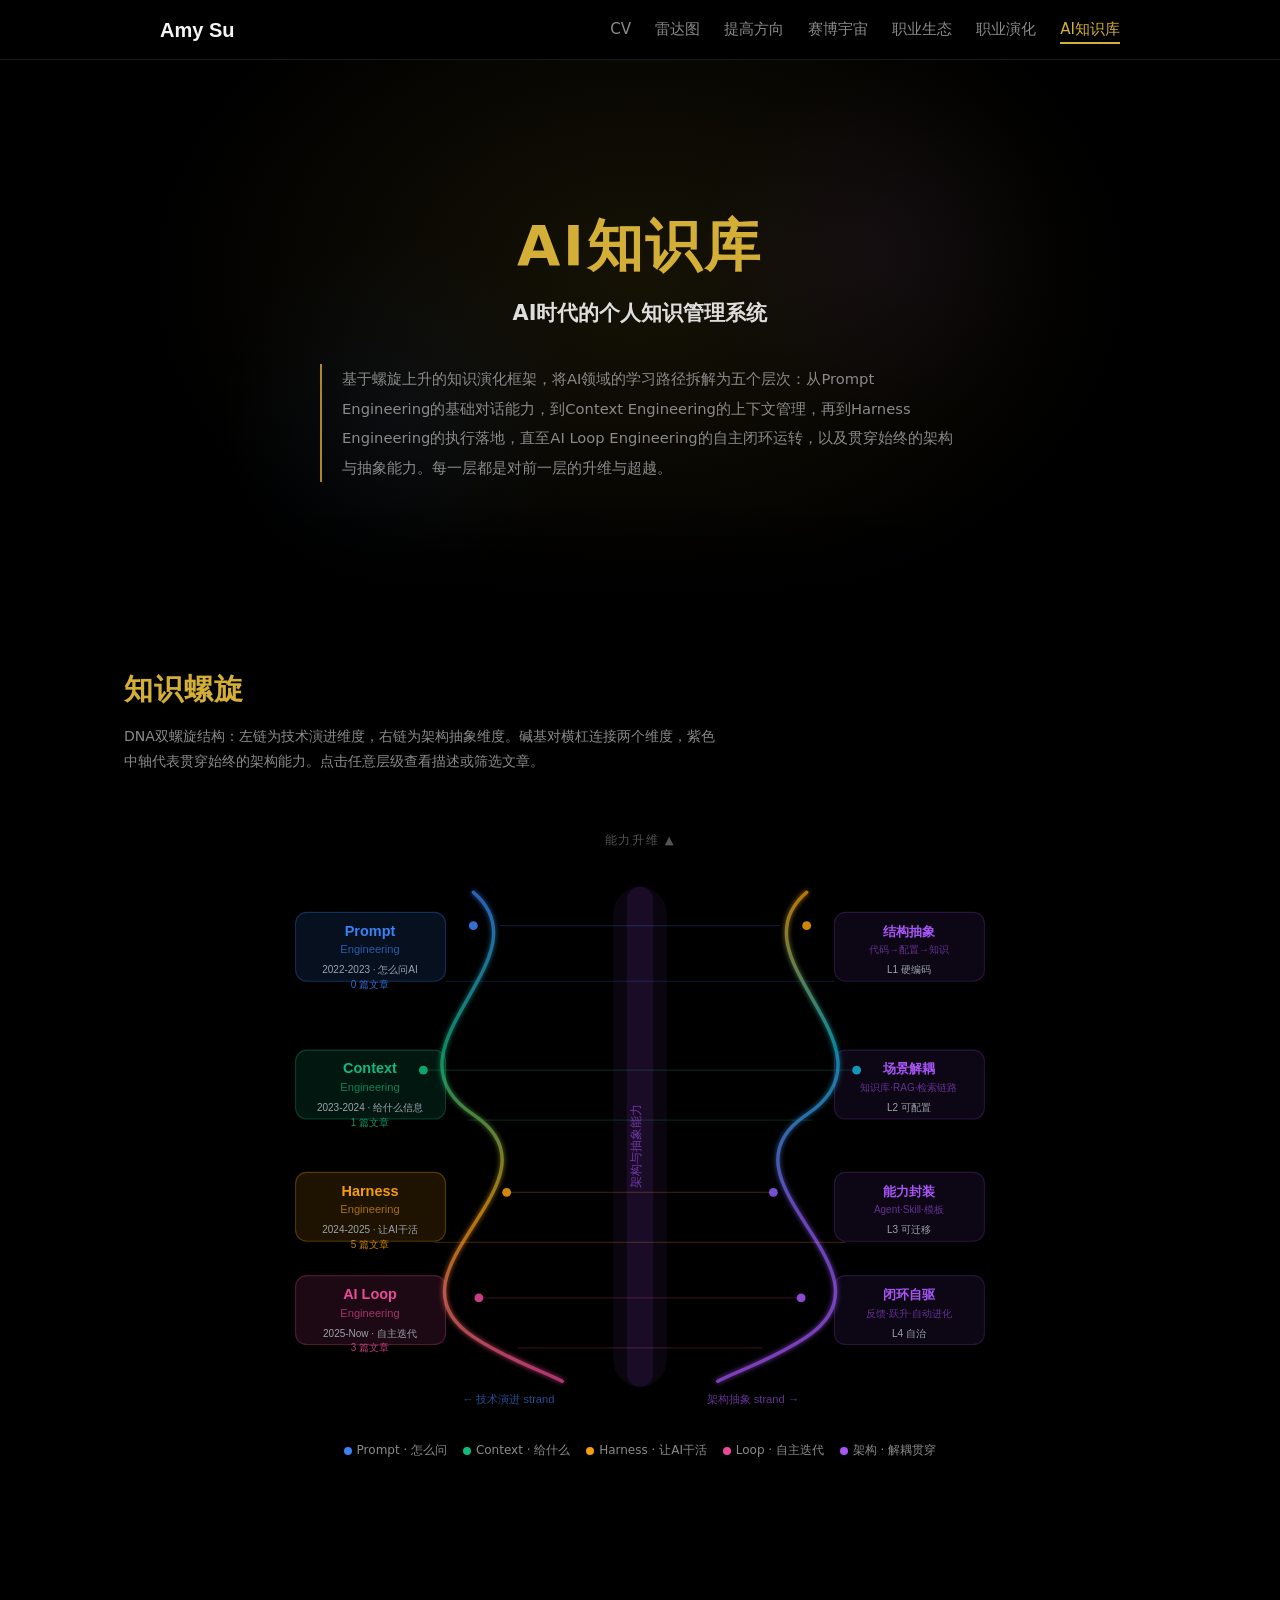
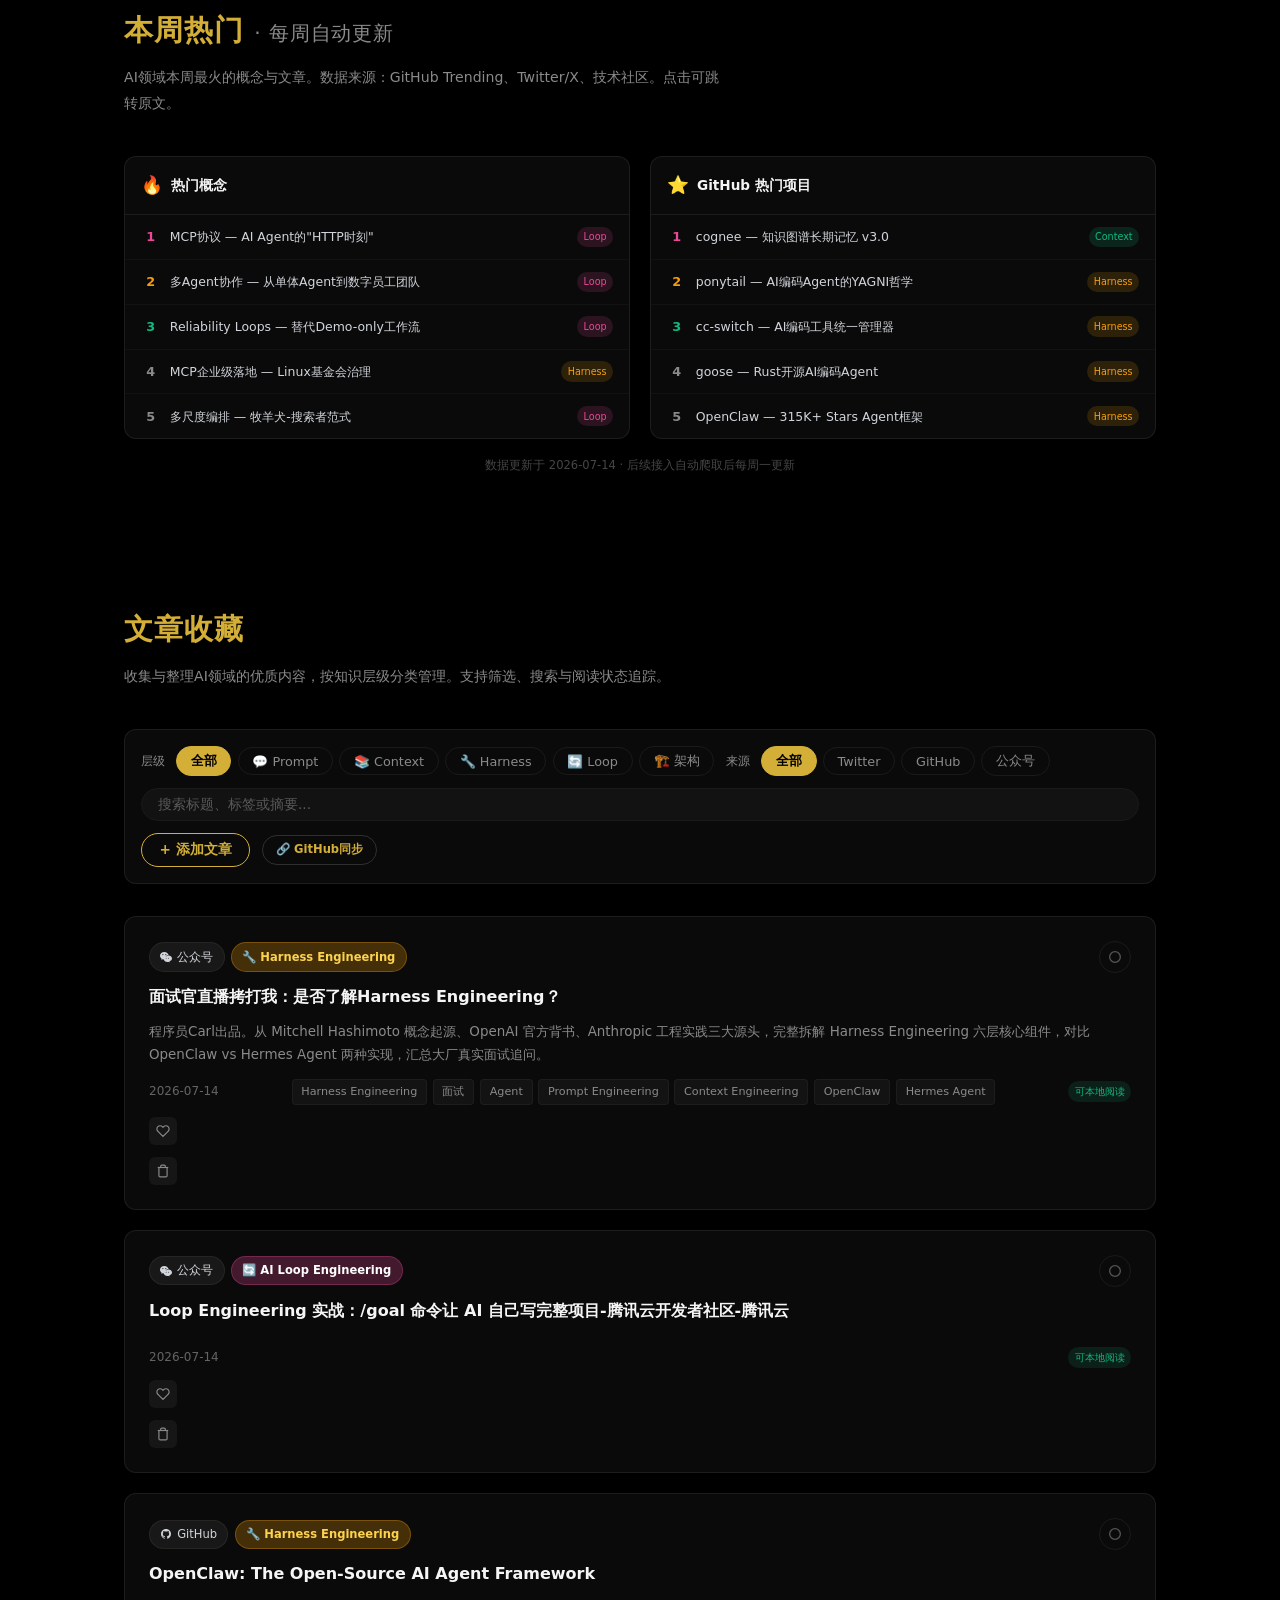
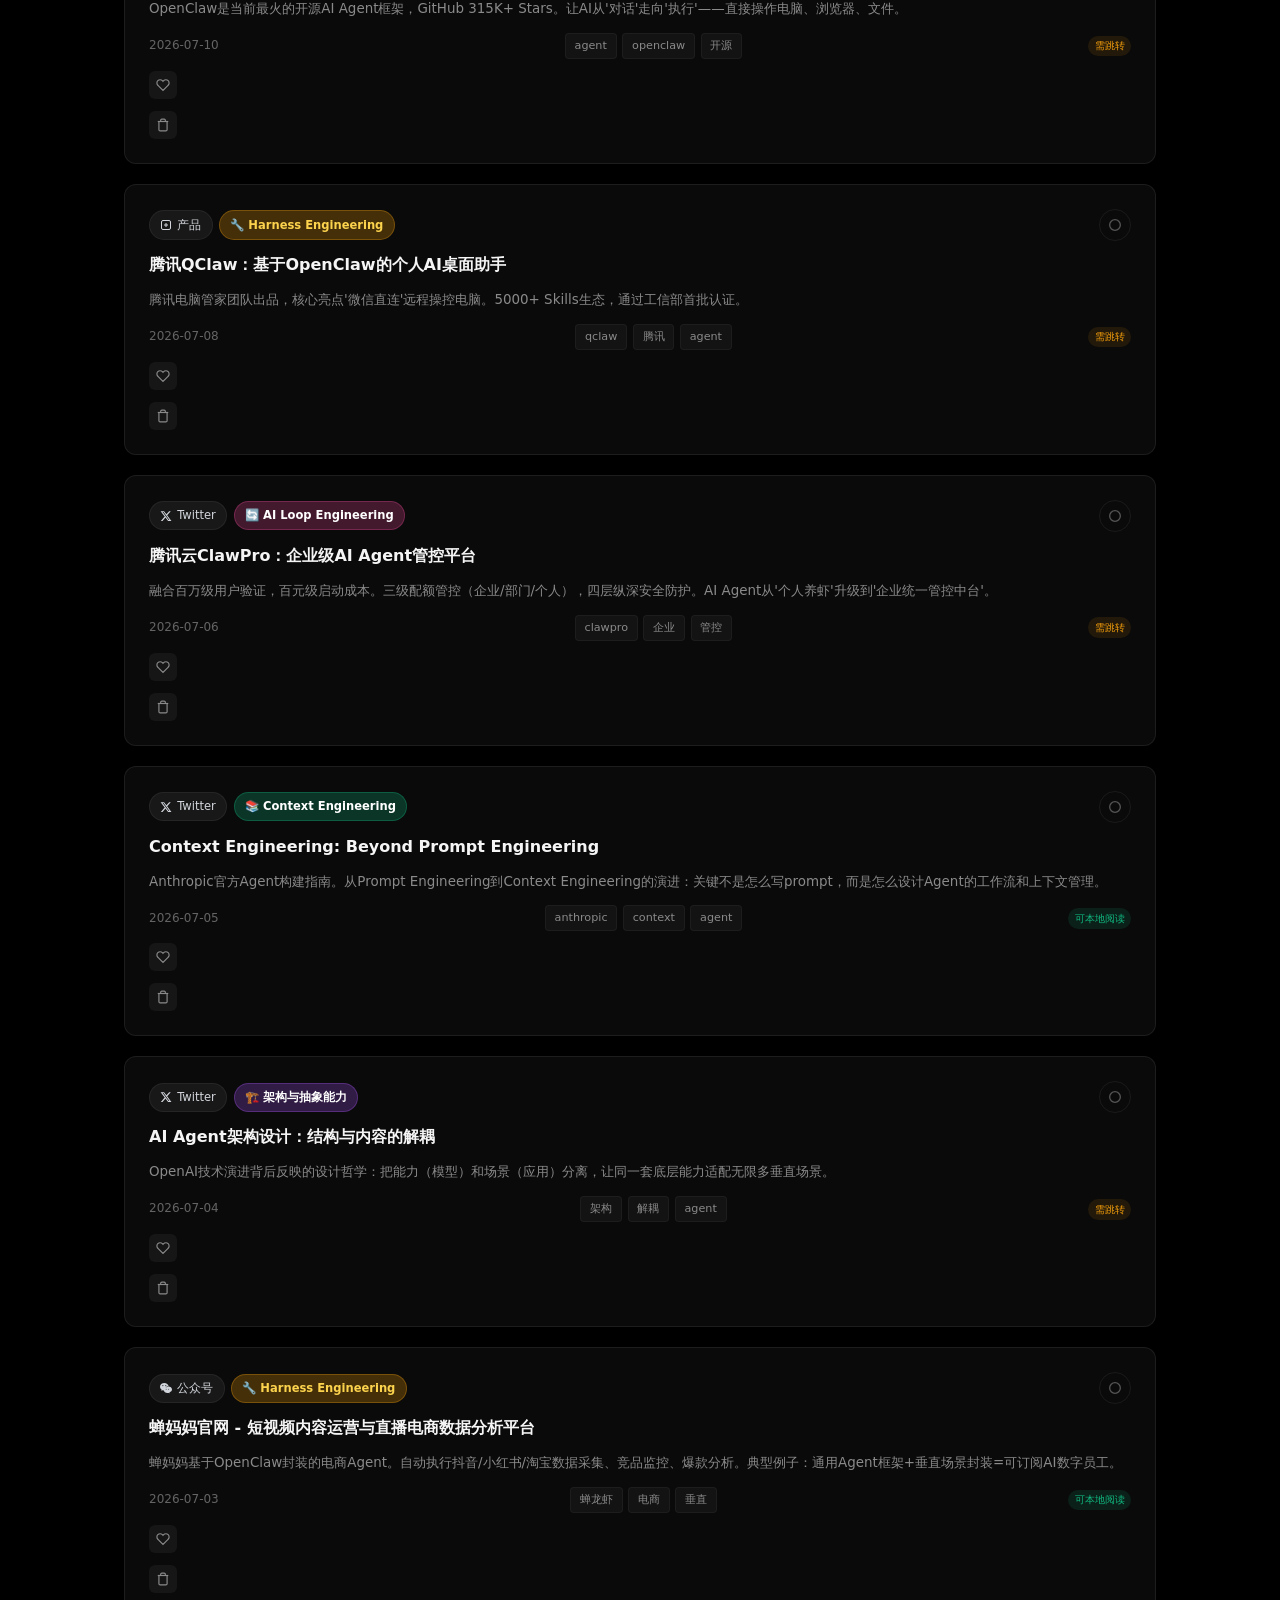
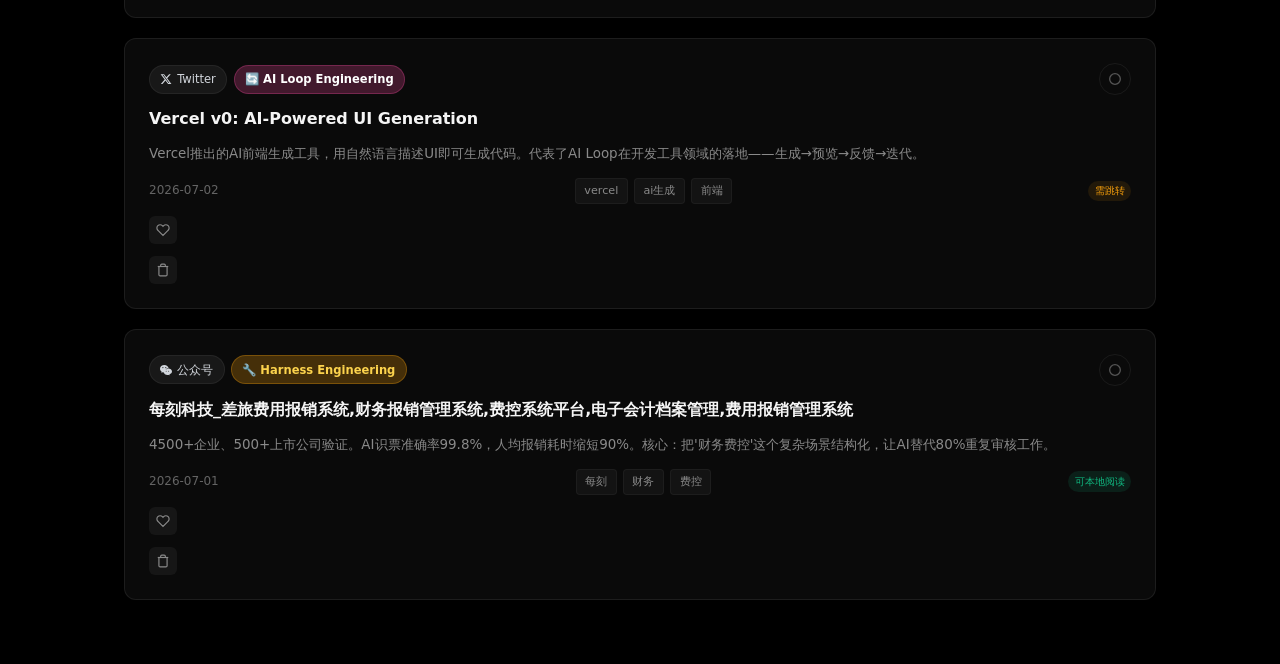
==== commit 1bc7c912: "feat: sync mindmap + notes data to GitHub on every save" ====
--- a/ai-knowledge.html
+++ b/ai-knowledge.html
@@ -2952,7 +2952,15 @@
       if (data && data.mindmap && data.mindmap.edges) {
         mmState.edges = data.mindmap.edges;
       } else {
-        mmState.edges = [];
+        // Try from article embedded data
+        if (article && article._mindmap && article._mindmap.nodes) {
+          article._mindmap.nodes.forEach(function (n) {
+            mmState.nodes.push(n);
+          });
+          mmState.edges = article._mindmap.edges || [];
+        } else {
+          mmState.edges = [];
+        }
       }
 
       mmState.mode = 'select';
@@ -3179,19 +3187,28 @@
       var article = getCurrentArticle();
       if (!article) return;
 
+      var mindmapData = {
+        nodes: mmState.nodes.filter(function (n) { return !n.fixed; }).map(function (n) {
+          return { id: n.id, x: n.x, y: n.y, r: n.r, text: n.text, color: n.color };
+        }),
+        edges: mmState.edges
+      };
+
       articleDataCache[article.id] = {
         notes: currentArticleNotes,
-        mindmap: {
-          nodes: mmState.nodes.filter(function (n) { return !n.fixed; }).map(function (n) {
-            return { id: n.id, x: n.x, y: n.y, r: n.r, text: n.text, color: n.color };
-          }),
-          edges: mmState.edges
-        }
+        mindmap: mindmapData
       };
+
+      // Embed mindmap + notes into article object so saveToGitHub persists them
+      article._notes = currentArticleNotes;
+      article._mindmap = mindmapData;
 
       try {
         localStorage.setItem('ak-article-data', JSON.stringify(articleDataCache));
       } catch (e) { /* ignore */ }
+
+      // Sync to GitHub
+      saveToGitHub();
     }
 
     function loadArticleData(articleId) {
@@ -3207,6 +3224,15 @@
         currentArticleNotes = data.notes || [];
       } else {
         currentArticleNotes = [];
+        // Try loading from article's embedded data (GitHub-saved)
+        var article = articles.find(function (a) { return a.id === articleId; });
+        if (article && article._notes) {
+          currentArticleNotes = article._notes;
+          articleDataCache[articleId] = {
+            notes: article._notes,
+            mindmap: article._mindmap || { nodes: [], edges: [] }
+          };
+        }
       }
       renderNotes();
     }
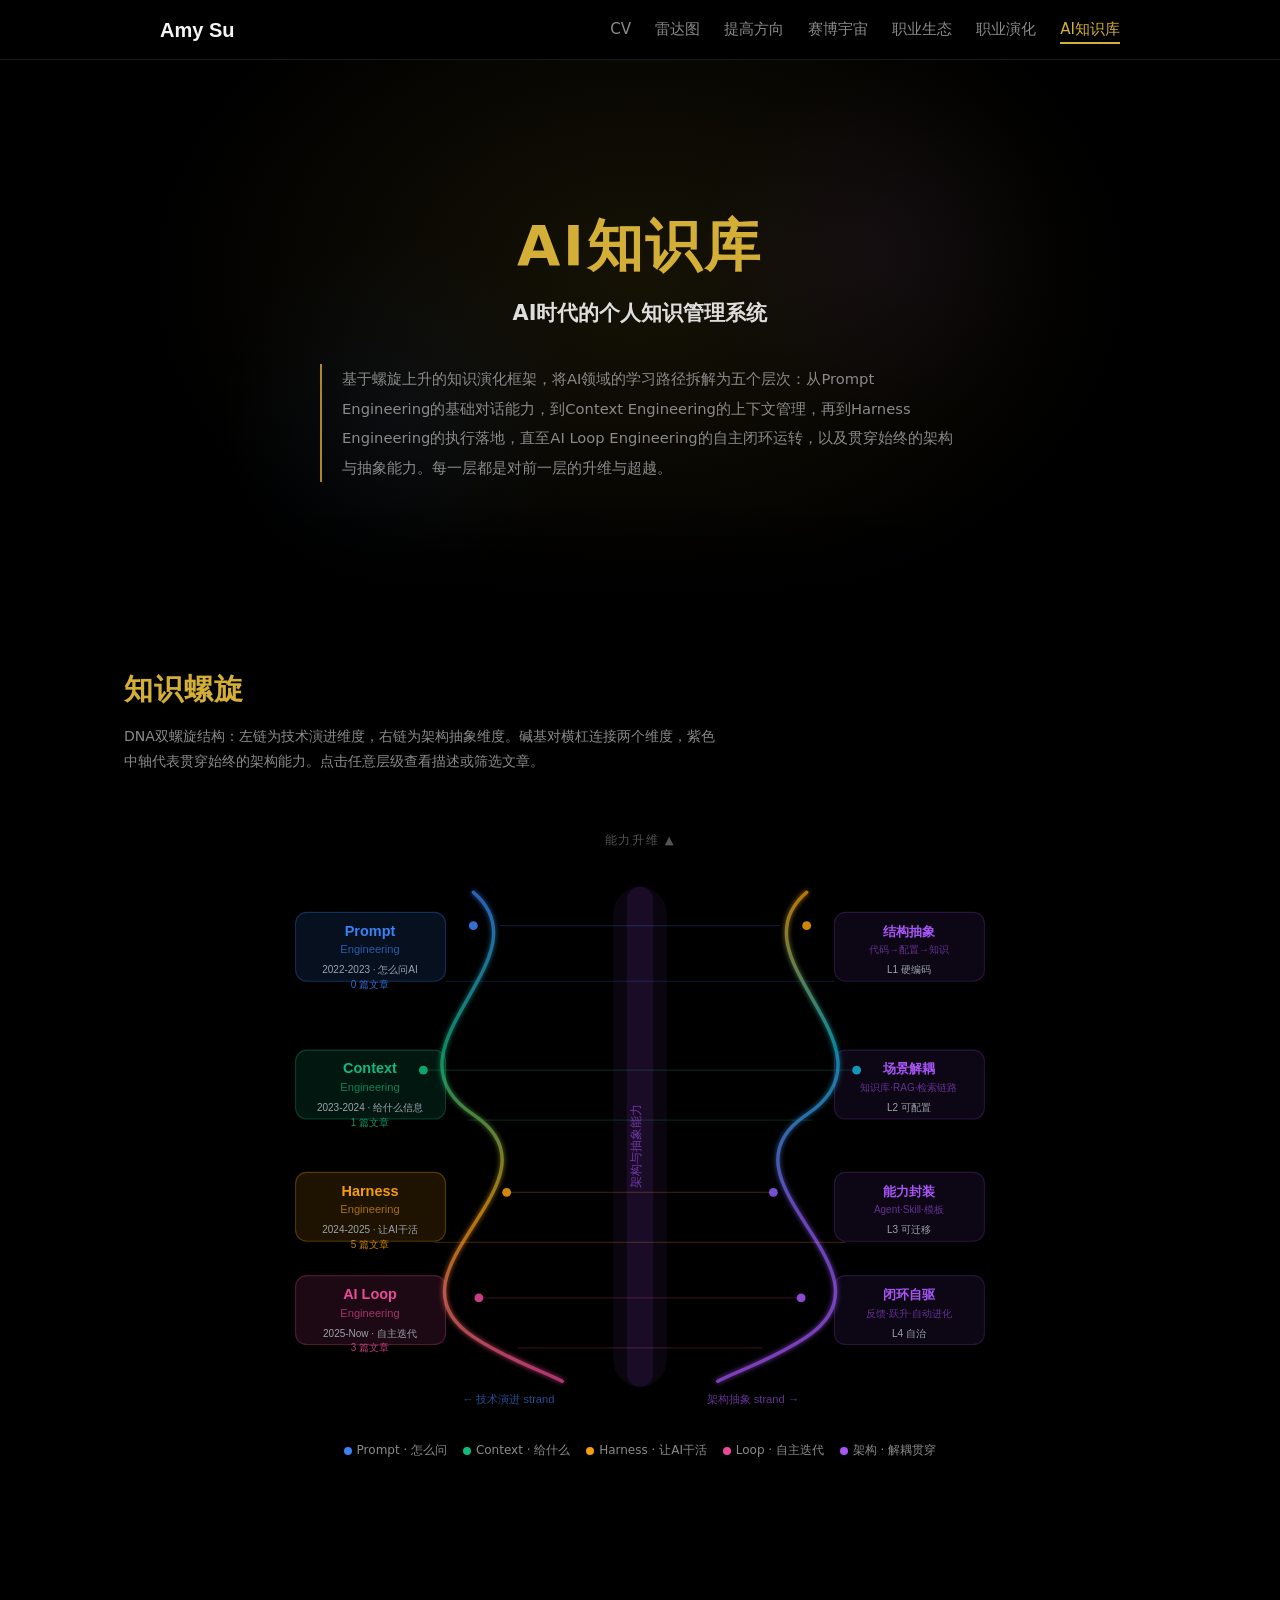
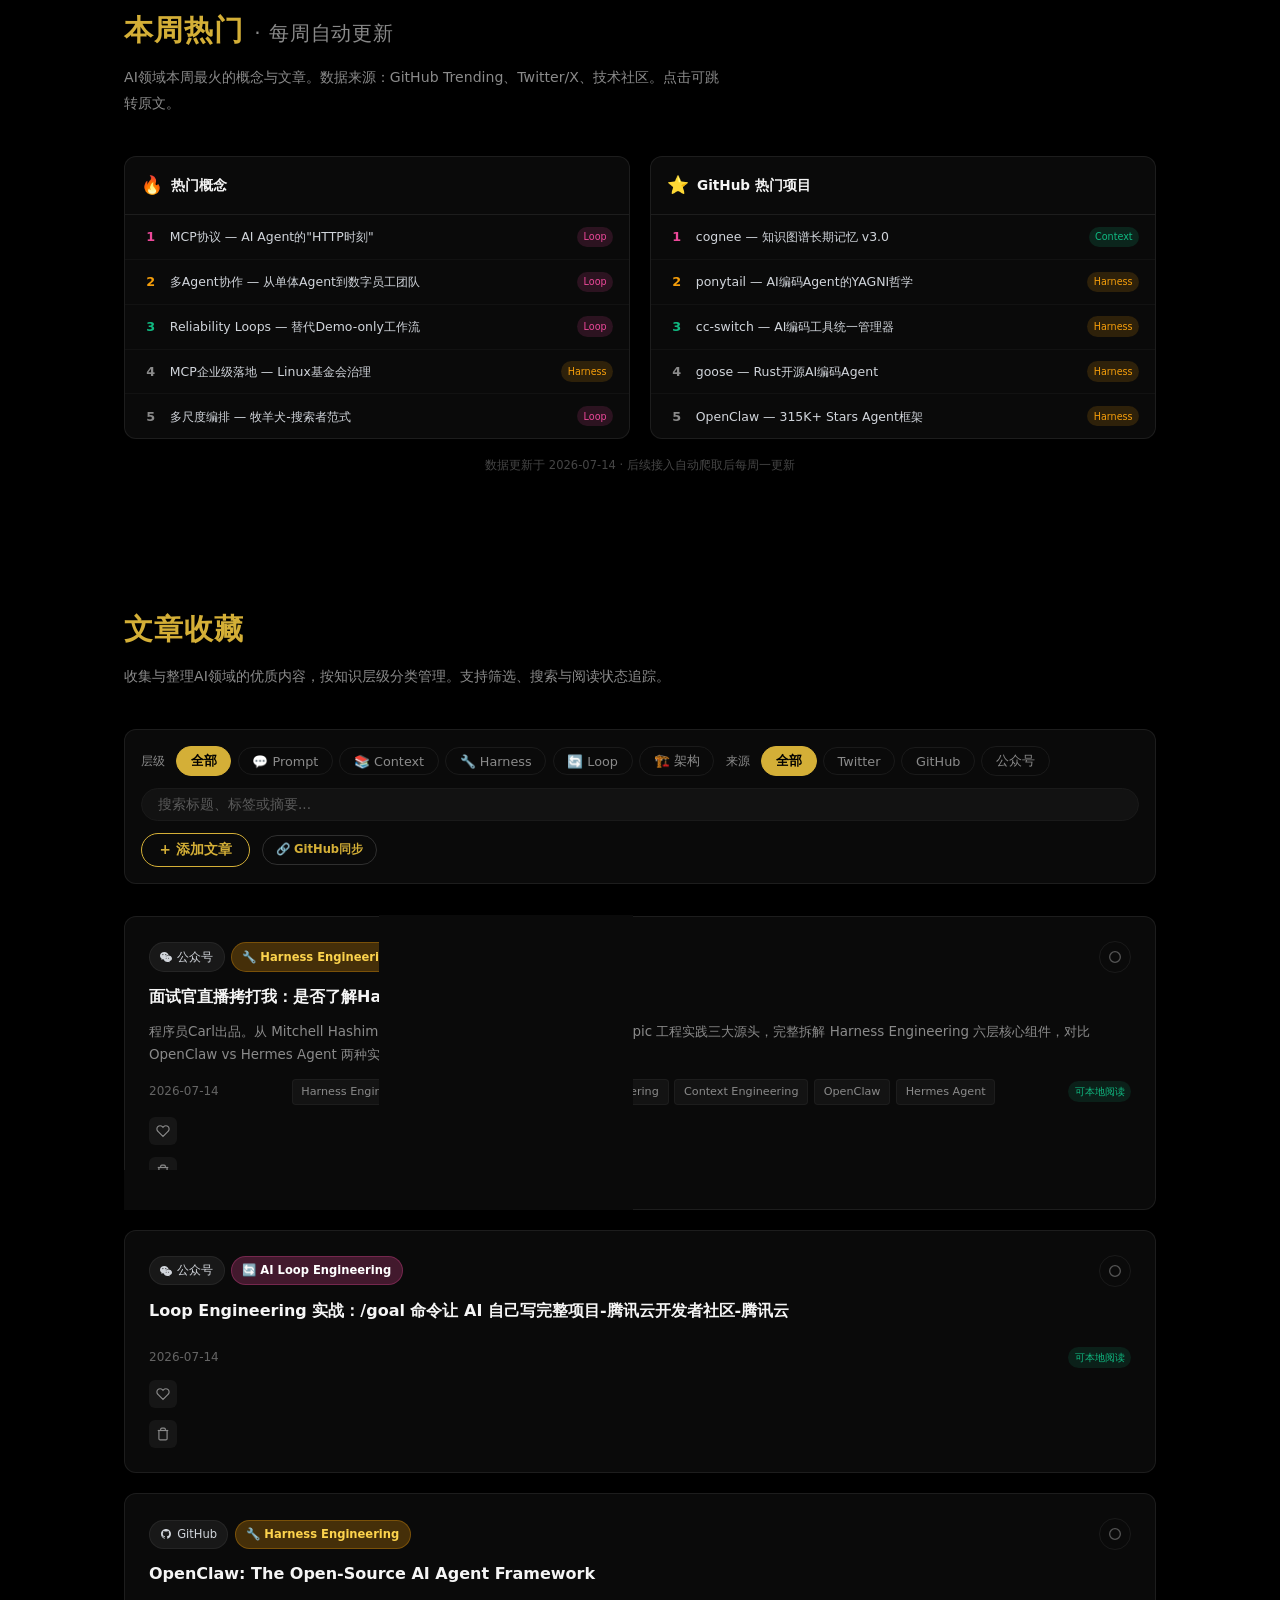
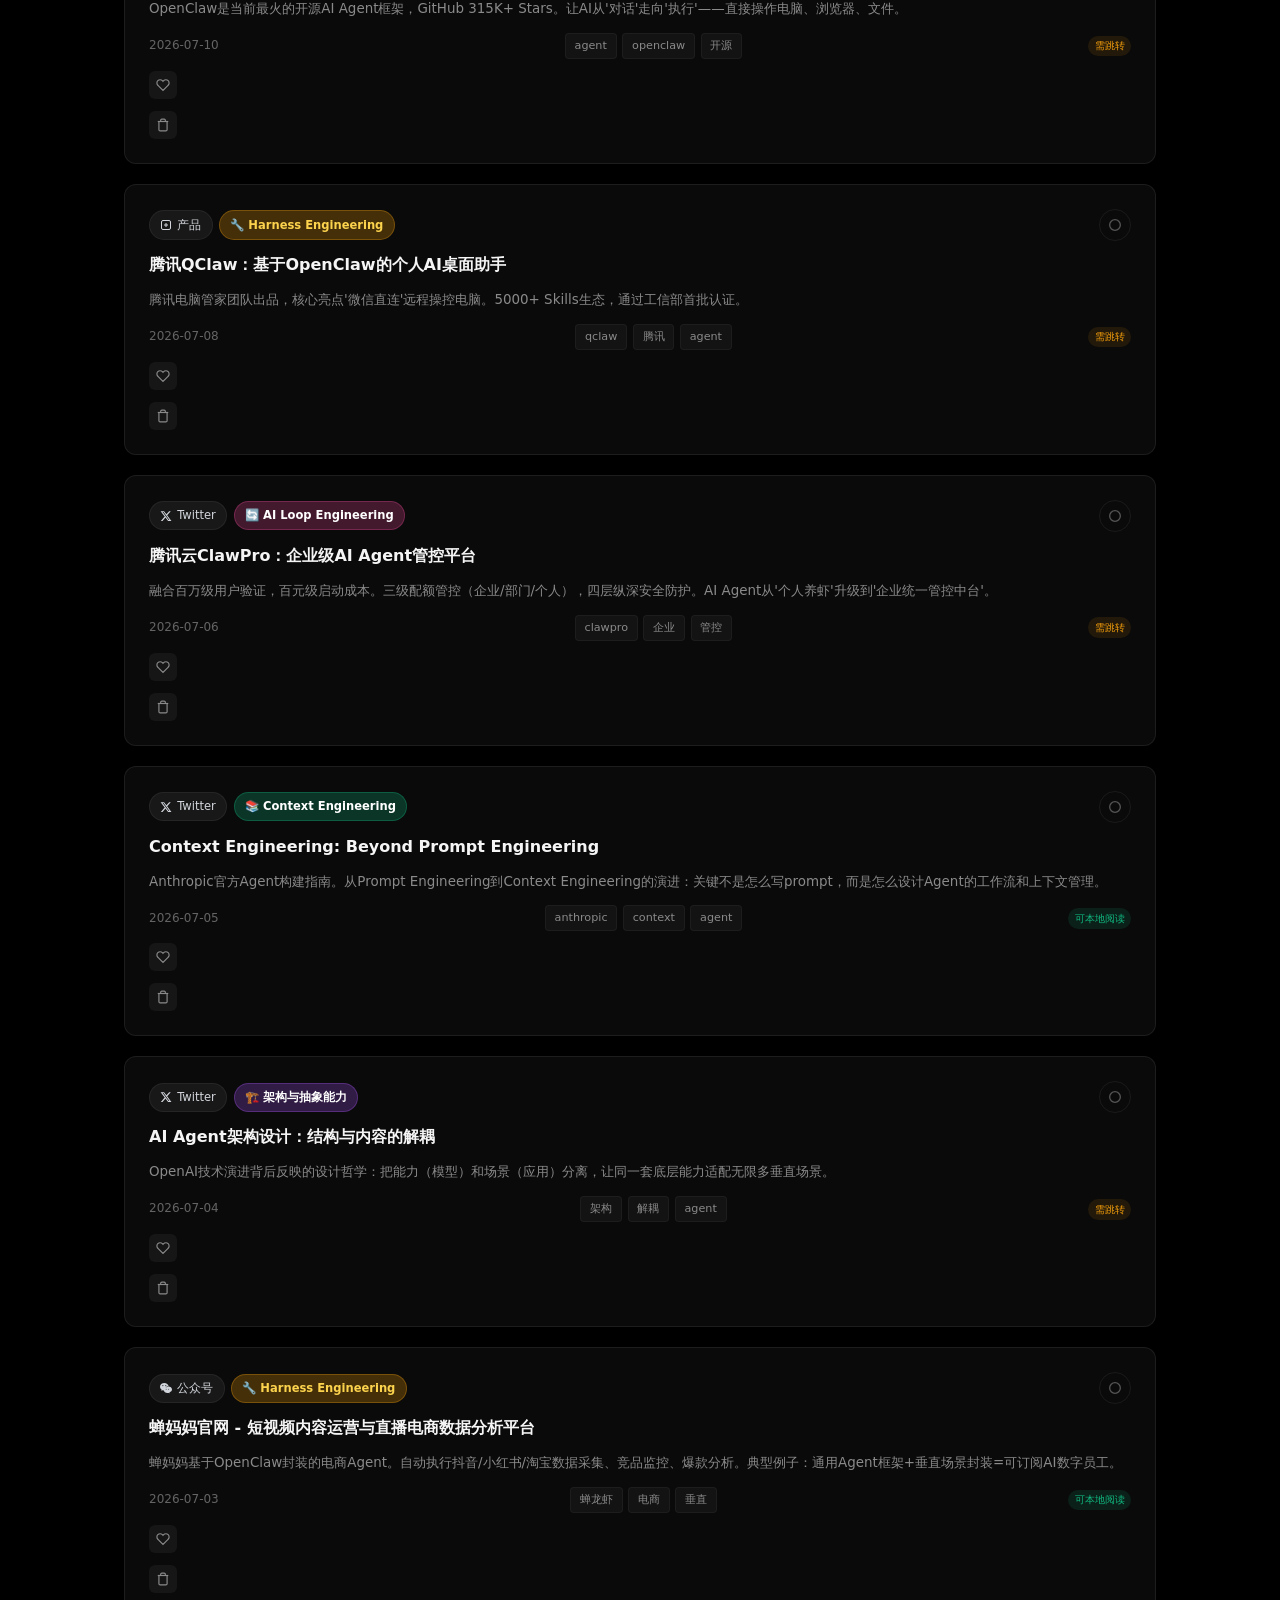
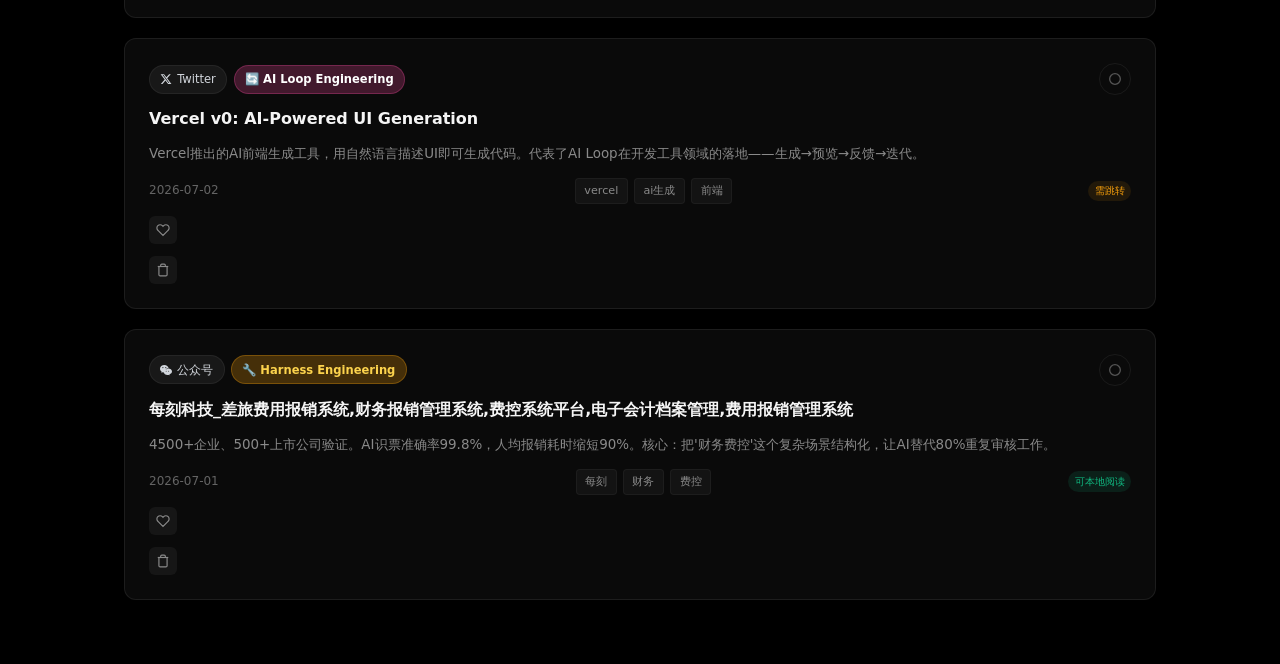
==== commit 3f486bab: "feat: add transparent highlight + fix mindmap with ResizeObserver fallback" ====
--- a/ai-knowledge.html
+++ b/ai-knowledge.html
@@ -1379,6 +1379,25 @@
     .hl-color:hover {
       transform: scale(1.2);
       border-color: rgba(255, 255, 255, 0.4);
+    }
+    .hl-clear-btn {
+      display: inline-flex;
+      align-items: center;
+      gap: 3px;
+      padding: 4px 8px;
+      border: 1px solid rgba(255,255,255,0.15);
+      background: rgba(255,255,255,0.05);
+      color: #9CA3AF;
+      border-radius: 4px;
+      font-size: 11px;
+      cursor: pointer;
+      transition: all 0.2s;
+      margin-left: 4px;
+    }
+    .hl-clear-btn:hover {
+      color: #E8463A;
+      border-color: rgba(232,70,58,0.3);
+      background: rgba(232,70,58,0.08);
     }
 
     /* Notes section */
@@ -1975,6 +1994,8 @@
             <button class="hl-color" data-color="rgba(100,149,237,0.25)" style="background:#6495ED;" title="蓝色高亮"></button>
             <button class="hl-color" data-color="rgba(255,105,180,0.25)" style="background:#FF69B4;" title="粉色高亮"></button>
             <button class="hl-color" data-color="rgba(255,165,0,0.25)" style="background:#FFA500;" title="橙色高亮"></button>
+            <button class="hl-color hl-color-none" data-color="transparent" style="background:transparent; border:1px dashed rgba(255,255,255,0.3);" title="无色标记（仅标记不显色）">A</button>
+            <button class="hl-clear-btn" id="hl-clear-btn" title="清除全部高亮">✕ 清除</button>
           </div>
         </div>
         <div class="reader-panel-content" id="reader-content">
@@ -1998,6 +2019,7 @@
             <button class="mm-tool-btn" id="mm-add-node" title="新建节点">+ 节点</button>
             <button class="mm-tool-btn" id="mm-add-edge" title="连线模式">连线</button>
             <button class="mm-tool-btn" id="mm-delete" title="删除">删除</button>
+            <button class="mm-tool-btn" id="mm-sync" title="同步/刷新脑图">↻ 同步</button>
             <button class="mm-tool-btn" id="mm-fit" title="适应视图">适应</button>
           </div>
         </div>
@@ -2065,6 +2087,14 @@
        Data Loading
        ============================================================ */
     function loadData() {
+      // First, restore articleDataCache from localStorage (for mindmap/notes)
+      try {
+        var cached = localStorage.getItem('ak-article-data');
+        if (cached) {
+          articleDataCache = JSON.parse(cached);
+        }
+      } catch (e) { /* ignore */ }
+
       fetch(DATA_PATH)
         .then(function (res) { return res.json(); })
         .then(function (data) {
@@ -2083,6 +2113,21 @@
           .then(function (result) {
             if (result.content && result.content.articles) {
               articles = result.content.articles;
+              // Sync _mindmap and _notes from articles into articleDataCache
+              // Always prefer GitHub data (most recent) over localStorage
+              articles.forEach(function (a) {
+                if (a._mindmap || a._notes) {
+                  var cached = articleDataCache[a.id] || {};
+                  articleDataCache[a.id] = {
+                    notes: a._notes || cached.notes || [],
+                    mindmap: a._mindmap || cached.mindmap || { nodes: [], edges: [] }
+                  };
+                }
+              });
+              // Also persist the updated cache to localStorage for offline fallback
+              try {
+                localStorage.setItem('ak-article-data', JSON.stringify(articleDataCache));
+              } catch (e) { /* ignore */ }
               renderArticles();
               renderLayerCounts();
               showToast('已从GitHub加载最新数据');
@@ -2711,6 +2756,9 @@
 
       // Load saved data
       loadArticleData(articleId);
+
+      // Restore highlights after content is in DOM
+      restoreHighlights();
 
       // Show overlay
       document.getElementById('reader-overlay').classList.add('visible');
@@ -2766,8 +2814,14 @@
         });
       }
 
-      // Init mindmap
-      initMindmap();
+      // Init mindmap — use setTimeout(200) + ResizeObserver fallback
+      // 200ms ensures display:flex layout is fully computed
+      mindmapInitialized = false;
+      setTimeout(function () {
+        if (!mindmapInitialized) {
+          initMindmap();
+        }
+      }, 200);
     }
 
     window.openReader = openReader;
@@ -2824,10 +2878,16 @@
           }
           try {
             var mark = document.createElement('mark');
-            mark.style.background = color;
-            mark.style.padding = '1px 2px';
-            mark.style.borderRadius = '3px';
             mark.classList.add('user-highlight');
+            if (color === 'transparent') {
+              mark.style.background = 'transparent';
+              mark.style.borderBottom = '1px solid rgba(255,255,255,0.35)';
+              mark.style.padding = '0 1px';
+            } else {
+              mark.style.background = color;
+              mark.style.padding = '1px 2px';
+              mark.style.borderRadius = '3px';
+            }
             range.surroundContents(mark);
           } catch (e) {
             // surroundContents can fail on cross-element selections; ignore
@@ -2849,9 +2909,115 @@
       }
     });
 
+    // Clear all highlights button
+    document.getElementById('hl-clear-btn').addEventListener('click', function () {
+      var marks = document.querySelectorAll('#reader-content .user-highlight');
+      if (marks.length === 0) {
+        showToast('没有高亮需要清除');
+        return;
+      }
+      marks.forEach(function (mark) {
+        var parent = mark.parentNode;
+        while (mark.firstChild) {
+          parent.insertBefore(mark.firstChild, mark);
+        }
+        parent.removeChild(mark);
+        parent.normalize();
+      });
+      saveHighlights();
+      showToast('已清除全部高亮');
+    });
+
     function saveHighlights() {
-      // Highlights are stored in DOM; for persistence we would need to serialize
-      // For now they are visual only within the session
+      var article = getCurrentArticle();
+      if (!article) return;
+
+      var marks = document.querySelectorAll('#reader-content .user-highlight');
+      var highlights = [];
+      marks.forEach(function (mark) {
+        var text = mark.textContent;
+        var color = mark.style.background;
+        var parentEl = mark.parentElement;
+        // Find nearest identifiable sibling index within the content area
+        var contentEl = document.getElementById('reader-content');
+        var index = Array.prototype.indexOf.call(contentEl.querySelectorAll('.user-highlight'), mark);
+        highlights.push({ text: text.substring(0, 200), color: color, index: index });
+      });
+
+      article._highlights = highlights;
+      // Also save to articleDataCache
+      if (articleDataCache[currentArticleId]) {
+        articleDataCache[currentArticleId].highlights = highlights;
+      } else {
+        articleDataCache[currentArticleId] = {
+          notes: currentArticleNotes || [],
+          mindmap: { nodes: [], edges: [] },
+          highlights: highlights
+        };
+      }
+      // Persist to localStorage
+      try {
+        localStorage.setItem('ak-article-data', JSON.stringify(articleDataCache));
+      } catch (e) { /* ignore */ }
+      // Sync to GitHub
+      saveToGitHub();
+    }
+
+    function restoreHighlights() {
+      var article = getCurrentArticle();
+      if (!article) return;
+
+      var highlights = null;
+      // Try articleDataCache first, then article embedded data
+      if (articleDataCache[currentArticleId] && articleDataCache[currentArticleId].highlights) {
+        highlights = articleDataCache[currentArticleId].highlights;
+      } else if (article._highlights) {
+        highlights = article._highlights;
+      }
+      if (!highlights || highlights.length === 0) return;
+
+      var contentEl = document.getElementById('reader-content');
+      var allTextNodes = [];
+      // Collect all text nodes in content area
+      var walker = document.createTreeWalker(contentEl, NodeFilter.SHOW_TEXT, null, false);
+      while (walker.nextNode()) {
+        if (walker.currentNode.textContent.trim()) {
+          allTextNodes.push(walker.currentNode);
+        }
+      }
+
+      var restored = 0;
+      highlights.forEach(function (h) {
+        for (var i = 0; i < allTextNodes.length; i++) {
+          var node = allTextNodes[i];
+          var idx = node.textContent.indexOf(h.text);
+          if (idx >= 0) {
+            try {
+              var range = document.createRange();
+              range.setStart(node, idx);
+              range.setEnd(node, idx + h.text.length);
+              var mark = document.createElement('mark');
+              mark.classList.add('user-highlight');
+              if (h.color === 'transparent') {
+                mark.style.background = 'transparent';
+                mark.style.borderBottom = '1px solid rgba(255,255,255,0.35)';
+                mark.style.padding = '0 1px';
+              } else {
+                mark.style.background = h.color;
+                mark.style.padding = '1px 2px';
+                mark.style.borderRadius = '3px';
+              }
+              range.surroundContents(mark);
+              restored++;
+              break;
+            } catch (e) { /* skip */ }
+          }
+        }
+      });
+
+      if (restored > 0) {
+        showToast('已恢复 ' + restored + ' 处高亮');
+      }
     }
 
     /* --- Notes system --- */
@@ -2920,13 +3086,37 @@
     });
 
     /* --- Canvas-based mindmap --- */
-    function initMindmap() {
+    var mindmapInitialized = false;
+    var mindmapPendingResize = false;
+
+    function initMindmap(forceWidth, forceHeight) {
       var canvas = document.getElementById('reader-mindmap-canvas');
-      var ctx = canvas.getContext('2d');
       var container = canvas.parentElement;
       var headerH = container.querySelector('.reader-panel-header') ? container.querySelector('.reader-panel-header').offsetHeight : 44;
-      canvas.width = container.clientWidth;
-      canvas.height = container.clientHeight - headerH;
+
+      var w = forceWidth || container.clientWidth;
+      var h = forceHeight || (container.clientHeight - headerH);
+
+      // Safety: if still no dimensions, use ResizeObserver as fallback
+      if (w < 10 || h < 10) {
+        if (!mindmapPendingResize) {
+          mindmapPendingResize = true;
+          var observer = new ResizeObserver(function (entries) {
+            var entry = entries[0];
+            if (entry && entry.contentRect.width > 10 && entry.contentRect.height > 10) {
+              observer.disconnect();
+              mindmapPendingResize = false;
+              initMindmap(entry.contentRect.width, entry.contentRect.height - headerH);
+            }
+          });
+          observer.observe(container);
+        }
+        return;
+      }
+
+      canvas.width = w;
+      canvas.height = h;
+      mindmapInitialized = true;
 
       var article = getCurrentArticle();
       var centerLabel = article ? (article.title.length > 15 ? article.title.substring(0, 15) + '...' : article.title) : '中心';
@@ -2944,24 +3134,34 @@
 
       // Restore saved mindmap data
       var data = articleDataCache[currentArticleId];
-      if (data && data.mindmap && data.mindmap.nodes) {
-        data.mindmap.nodes.forEach(function (n) {
-          mmState.nodes.push(n);
-        });
-      }
-      if (data && data.mindmap && data.mindmap.edges) {
-        mmState.edges = data.mindmap.edges;
-      } else {
-        // Try from article embedded data
-        if (article && article._mindmap && article._mindmap.nodes) {
-          article._mindmap.nodes.forEach(function (n) {
-            mmState.nodes.push(n);
-          });
-          mmState.edges = article._mindmap.edges || [];
-        } else {
-          mmState.edges = [];
-        }
-      }
+      var mindmapNodes = [];
+      var mindmapEdges = [];
+
+      if (data && data.mindmap) {
+        mindmapNodes = data.mindmap.nodes || [];
+        mindmapEdges = data.mindmap.edges || [];
+      }
+
+      // Also try from article embedded data (GitHub-saved)
+      if (mindmapNodes.length === 0 && article && article._mindmap && article._mindmap.nodes && article._mindmap.nodes.length > 0) {
+        mindmapNodes = article._mindmap.nodes;
+        mindmapEdges = article._mindmap.edges || [];
+        // Sync back to articleDataCache
+        articleDataCache[currentArticleId] = {
+          notes: currentArticleNotes,
+          mindmap: { nodes: mindmapNodes, edges: mindmapEdges }
+        };
+      }
+
+      // Debug: show restored count
+      if (mindmapNodes.length > 0) {
+        showToast('已恢复 ' + mindmapNodes.length + ' 个脑图节点');
+      }
+
+      mindmapNodes.forEach(function (n) {
+        mmState.nodes.push(n);
+      });
+      mmState.edges = mindmapEdges;
 
       mmState.mode = 'select';
       mmState.dragging = null;
@@ -3182,6 +3382,34 @@
       showToast('视图已适应');
     });
 
+    // Sync button: force re-read from articleDataCache and reinit mindmap
+    document.getElementById('mm-sync').addEventListener('click', function () {
+      // Re-read data from localStorage + article embedded data
+      try {
+        var cached = localStorage.getItem('ak-article-data');
+        if (cached) {
+          var freshCache = JSON.parse(cached);
+          if (freshCache[currentArticleId]) {
+            articleDataCache[currentArticleId] = freshCache[currentArticleId];
+          }
+        }
+      } catch (e) { /* ignore */ }
+      // Also check article._mindmap
+      var article = getCurrentArticle();
+      if (article && article._mindmap && article._mindmap.nodes && article._mindmap.nodes.length > 0) {
+        var cached = articleDataCache[currentArticleId] || {};
+        if (!cached.mindmap || cached.mindmap.nodes.length === 0) {
+          articleDataCache[currentArticleId] = {
+            notes: cached.notes || [],
+            mindmap: article._mindmap,
+            highlights: cached.highlights
+          };
+        }
+      }
+      initMindmap();
+      showToast('脑图已同步');
+    });
+
     /* --- Data persistence --- */
     function saveArticleData() {
       var article = getCurrentArticle();
@@ -3196,12 +3424,16 @@
 
       articleDataCache[article.id] = {
         notes: currentArticleNotes,
-        mindmap: mindmapData
+        mindmap: mindmapData,
+        highlights: articleDataCache[article.id] ? articleDataCache[article.id].highlights : undefined
       };
 
       // Embed mindmap + notes into article object so saveToGitHub persists them
       article._notes = currentArticleNotes;
       article._mindmap = mindmapData;
+      if (!article._highlights) {
+        article._highlights = articleDataCache[article.id] ? articleDataCache[article.id].highlights : [];
+      }
 
       try {
         localStorage.setItem('ak-article-data', JSON.stringify(articleDataCache));
